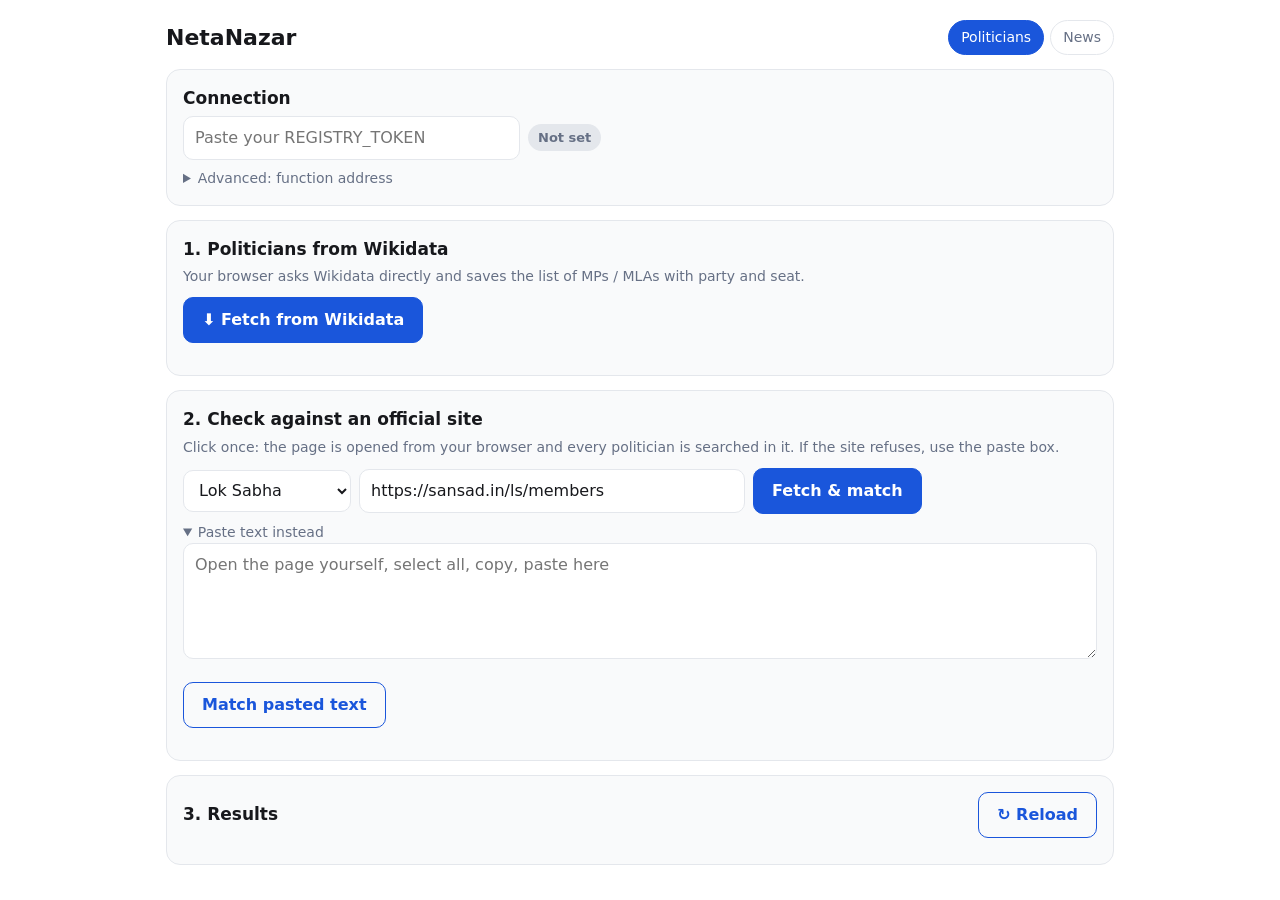
==== docs/index.html @ fdb7d4e9 "News: crawl-delay, count 400/401 as blocking, auto-continue with Stop; Wikidata: Rajya Sabha search," ====
<!doctype html>
<html lang="hi"><head><meta charset="utf-8"><meta name="viewport" content="width=device-width,initial-scale=1">
<title>NetaNazar Registry</title><link rel="stylesheet" href="app.css"></head><body><main>
<header><h1>NetaNazar</h1><nav><a class="on" href="index.html">Politicians</a><a href="news.html">News</a></nav></header>
<section class="card" id="setup"></section>

<section class="card"><h2>1. Politicians from Wikidata</h2>
<p class="mut">Your browser asks Wikidata directly and saves the list of MPs / MLAs with party and seat.</p>
<button id="wdBtn">⬇ Fetch from Wikidata</button><ul id="wdSteps"></ul><div id="wdMsg" class="msg"></div></section>

<section class="card"><h2>2. Check against an official site</h2>
<p class="mut">Click once: the page is opened from your browser and every politician is searched in it. If the site refuses, use the paste box.</p>
<div class="row"><select id="src"></select><input id="u" size="40" placeholder="page address"><button id="chkBtn">Fetch &amp; match</button></div>
<div id="chkMsg" class="msg"></div>
<details open><summary>Paste text instead</summary><textarea id="paste" rows="4" placeholder="Open the page yourself, select all, copy, paste here"></textarea>
<p><button id="pasteBtn" class="ghost">Match pasted text</button></p></details></section>

<section class="card"><div class="row"><h2 style="flex:1;margin:0">3. Results</h2><button id="reload" class="ghost">↻ Reload</button></div>
<div id="resState" class="mut"></div><div class="wrap"><table id="tbl"></table></div></section>
</main>
<script src="app.js"></script>
<script>
const {$,esc,api,msg,clear,busy,steps}=NN;
const SOURCES={loksabha:['Lok Sabha','https://sansad.in/ls/members'],rajyasabha:['Rajya Sabha','https://rajyasabha.nic.in/Members/Alphabetical'],
eci:['ECI','https://results.eci.gov.in/'],myneta:['MyNeta','https://www.myneta.info/'],prs:['PRS','https://prsindia.org/mptrack'],delhi:['Delhi Assembly','https://delhiassembly.delhi.gov.in/']};
for(const [k,[n]] of Object.entries(SOURCES)) $('src').add(new Option(n,k));
$('src').onchange=()=>$('u').value=SOURCES[$('src').value][1]; $('u').value=SOURCES.loksabha[1];

const ord=l=>{const m=l.match(/(\d+)(st|nd|rd|th)/);return m?+m[1]:0};
const latest=arr=>{const mx=Math.max(0,...arr.map(x=>ord(x.l)));return mx?arr.filter(x=>ord(x.l)===mx):arr};
const HOUSES=[
 {house:'Lok Sabha',search:'member of the 18th Lok Sabha',ok:l=>/18th lok sabha/.test(l),
  extra:{pos:'member of the Lok Sabha',posOk:l=>/^member of (the )?lok sabha$/.test(l),term:'18th Lok Sabha',termOk:l=>/^18th lok sabha$/.test(l)}},
 {house:'Rajya Sabha',search:'Rajya Sabha',ok:l=>/member/.test(l)&&/rajya sabha/.test(l)&&!/\d(st|nd|rd|th)/.test(l)},
 {house:'State Assembly (Delhi)',dbHouse:'State Assembly',search:'Delhi Legislative Assembly',ok:l=>/member/.test(l)&&/delhi/.test(l),pick:latest}];
const sparql=async q=>{let r; try{r=await fetch('https://query.wikidata.org/sparql?format=json&query='+encodeURIComponent(q))}catch{throw new Error('Wikidata could not be reached from this browser')}
 if(!r.ok){ const t=(await r.text().catch(()=>'')).replace(/\s+/g,' ').slice(0,220); throw new Error('Wikidata answered '+r.status+(t?' — '+t:'')) } return (await r.json()).results.bindings};
const findPositions=async term=>{ let r; try{r=await fetch('https://www.wikidata.org/w/api.php?action=wbsearchentities&type=item&limit=30&language=en&format=json&origin=*&search='+encodeURIComponent(term))}catch{throw new Error('Wikidata search could not be reached from this browser')}
 if(!r.ok) throw new Error('Wikidata search answered '+r.status); return ((await r.json()).search||[]).map(x=>({q:x.id,l:x.label||''}))};

async function wikidata(){ const S=steps($('wdSteps')); HOUSES.forEach(h=>S.add(h.house,h.house)); S.add('save','Save to database'); clear($('wdMsg'));
 let all=[];
 try{
  for(const H of HOUSES){ S.set(H.house,'busy',H.house+' — searching Wikidata…');
   let pos=await findPositions(H.search); let found=pos.filter(x=>H.ok(x.l.toLowerCase())); if(H.pick) found=H.pick(found);
   let extraQ=null;
   if(H.extra){ const [gp,tm]=await Promise.all([findPositions(H.extra.pos),findPositions(H.extra.term)]);
     const g=gp.filter(x=>H.extra.posOk(x.l.toLowerCase())), t=tm.filter(x=>H.extra.termOk(x.l.toLowerCase())); if(g.length&&t.length) extraQ={g,t} }
   if(!found.length&&!extraQ){ S.set(H.house,'bad',H.house+' — no matching position found on Wikidata (searched: “'+esc(H.search)+'”; Wikidata returned '+(pos.length?pos.map(x=>esc(x.l)).join(' | '):'nothing')+')'); continue }
   S.set(H.house,'busy',H.house+' — loading people… ('+found.length+' position item'+(found.length==1?'':'s')+(extraQ?' + term list':'')+')');
   const sel=`?p rdfs:label ?en FILTER(LANG(?en)="en") OPTIONAL{?p rdfs:label ?hi FILTER(LANG(?hi)="hi")}
    OPTIONAL{?p wdt:P102 ?party . ?party rdfs:label ?partyL FILTER(LANG(?partyL)="en")}
    OPTIONAL{?st pq:P768 ?d . ?d rdfs:label ?distL FILTER(LANG(?distL)="en")} OPTIONAL{?p wdt:P2002 ?x} OPTIONAL{?p wdt:P2397 ?yt}`;
   let rows=[];
   if(found.length) rows=rows.concat(await sparql(`SELECT ?p ?en ?hi ?partyL ?distL ?x ?yt WHERE{ VALUES ?pos {${found.map(x=>'wd:'+x.q).join(' ')}}
     ?p p:P39 ?st . ?st ps:P39 ?pos . FILTER NOT EXISTS{?st pq:P582 ?end} ${sel}}`));
   if(extraQ) rows=rows.concat(await sparql(`SELECT ?p ?en ?hi ?partyL ?distL ?x ?yt WHERE{ VALUES ?pos {${extraQ.g.map(x=>'wd:'+x.q).join(' ')}} VALUES ?term {${extraQ.t.map(x=>'wd:'+x.q).join(' ')}}
     ?p p:P39 ?st . ?st ps:P39 ?pos . ?st pq:P2937 ?term . ${sel}}`));
   const seen=new Set(); rows=rows.filter(b=>{const q=b.p.value; if(seen.has(q)) return false; seen.add(q); return true});
   for(const b of rows) all.push({qid:b.p.value.split('/').pop(),name_en:b.en.value,name_hi:b.hi?.value,party:b.partyL?.value,constituency:b.distL?.value,house:H.dbHouse||H.house,x_handle:b.x?.value,youtube_channel_id:b.yt?.value});
   S.set(H.house,rows.length?'ok':'bad',H.house+' — '+rows.length+' people'+(rows.length?'':' (position found, but nobody currently holds it on Wikidata)')) }
  if(!all.length) throw new Error('Wikidata returned nobody. See the lines above for which step came back empty.');
  S.set('save','busy','Saving '+all.length+' rows to the database…');
  const res=await api('registry','POST','',{action:'wikidata',rows:all});
  S.set('save','ok','Saved: '+res.inserted+' new, '+res.updated+' updated'); msg($('wdMsg'),'ok','Done — '+all.length+' politicians processed.'); loadResults();
 }catch(e){ S.set('save','bad','Not saved'); msg($('wdMsg'),'bad',esc(e.message)); throw e }}
$('wdBtn').onclick=()=>busy($('wdBtn'),'Fetching…',wikidata).catch(()=>{});

const HON=new Set('shri smt dr prof sri shrimati mr mrs ms adv capt col gen'.split(' '));
const norm=s=>(s||'').normalize('NFC').toLowerCase().replace(/[^\p{L}\p{N}\s]/gu,' ').replace(/\s+/g,' ').trim();
const rx=s=>s.replace(/[.*+?^${}()|[\]\\]/g,'\\$&');
function nameIn(en,hi,t){ if(hi&&t.includes(norm(hi))) return true; const w=norm(en).split(' ').filter(x=>!HON.has(x)&&x.length>1); if(w.length<2) return false;
 for(const o of [w,[...w].reverse()]) if(new RegExp('(?<![\\p{L}\\p{N}_])'+o.map(rx).join('\\s+(?:[\\p{L}\\p{N}_]+\\s+)?')+'(?![\\p{L}\\p{N}_])','u').test(t)) return true; return false}
async function runCheck(text){ const src=$('src').value; const {rows}=await api('registry','GET','?action=politicians'); if(!rows.length) throw new Error('No politicians in the database yet — run step 1 first.');
 const t=norm(text); const results={}; let n=0; for(const p of rows){const f=nameIn(p.name_en,p.name_hi,t); results[p.id]=f; if(f)n++}
 await api('registry','POST','',{action:'checks',source:src,results}); msg($('chkMsg'),'ok',SOURCES[src][0]+': found <b>'+n+'</b> of '+rows.length+' politicians on this page'); loadResults() }
$('chkBtn').onclick=()=>busy($('chkBtn'),'Reading page…',async()=>{ msg($('chkMsg'),'busy','Opening the page from your browser…');
 let r; try{r=await fetch($('u').value)}catch{ msg($('chkMsg'),'bad','This site does not allow reading from another web page. Open it yourself, copy the text, and use “Paste text instead”.'); throw 0 }
 if(!r.ok){ msg($('chkMsg'),'bad','Site answered '+r.status+'. Use “Paste text instead”.'); throw 0 }
 const d=new DOMParser().parseFromString(await r.text(),'text/html'); await runCheck(d.body.innerText||d.body.textContent) }).catch(e=>{ if(e) msg($('chkMsg'),'bad',esc(e.message)) });
$('pasteBtn').onclick=()=>busy($('pasteBtn'),'Matching…',async()=>{ if(!$('paste').value.trim()){ msg($('chkMsg'),'bad','Paste some text first.'); throw 0 } msg($('chkMsg'),'busy','Matching…'); await runCheck($('paste').value) }).catch(e=>{ if(e) msg($('chkMsg'),'bad',esc(e.message)) });

async function loadResults(){ $('resState').innerHTML='<span class="spin"></span> Loading…';
 try{ const [{rows:p},{rows:c}]=await Promise.all([api('registry','GET','?action=politicians'),api('registry','GET','?action=checks')]);
  const got={}; c.forEach(x=>got[x.politician_id+'|'+x.source]=x.found);
  $('tbl').innerHTML=p.length?'<tr><th>Name<th>Party<th>House<th>Seat'+Object.values(SOURCES).map(s=>'<th>'+s[0]).join('')+'</tr>'+p.map(x=>'<tr><td>'+esc(x.name_en)+'<td>'+esc(x.party||'')+'<td>'+esc(x.house)+'<td>'+esc(x.constituency||'')+Object.keys(SOURCES).map(k=>'<td>'+({true:'✅',false:'❌'}[got[x.id+'|'+k]]||'–')).join('')+'</tr>').join(''):'';
  $('resState').innerHTML=p.length?p.length+' politicians in the database':'<div class="empty">No politicians yet. Use step 1.</div>';
 }catch(e){ $('tbl').innerHTML=''; $('resState').innerHTML='<span class="chip bad">✗ '+esc(e.message)+'</span>' }}
$('reload').onclick=loadResults;
NN.setup({onReady:loadResults});
</script></body></html>
---- docs/app.css ----
:root{--bg:#fff;--fg:#17181c;--mut:#667085;--line:#e4e7ec;--card:#f9fafb;--acc:#1a56db;--accfg:#fff;--ok:#067647;--okbg:#ecfdf3;--bad:#b42318;--badbg:#fef3f2;--warn:#b54708;--warnbg:#fffaeb;--add:#c8f7c5;--rem:#f9c0c0}
@media(prefers-color-scheme:dark){:root{--bg:#0f1115;--fg:#eceef2;--mut:#98a2b3;--line:#262a33;--card:#161a21;--acc:#6ea0ff;--accfg:#0b1220;--ok:#6ce9a6;--okbg:#0b2a1a;--bad:#fda29b;--badbg:#2e1311;--warn:#fec84b;--warnbg:#2b1e08;--add:#1f4d28;--rem:#5a2626}}
*{box-sizing:border-box}
body{margin:0;background:var(--bg);color:var(--fg);font:16px/1.5 system-ui,-apple-system,"Segoe UI",sans-serif}
main{max-width:980px;margin:0 auto;padding:16px}
header{display:flex;align-items:center;gap:12px;flex-wrap:wrap;margin:4px 0 8px}
header h1{font-size:22px;margin:0;flex:1}
nav a{display:inline-block;padding:6px 12px;border-radius:999px;text-decoration:none;color:var(--mut);border:1px solid var(--line);font-size:14px;margin-left:6px}
nav a.on{background:var(--acc);color:var(--accfg);border-color:var(--acc)}
.card{background:var(--card);border:1px solid var(--line);border-radius:14px;padding:16px;margin:14px 0}
.card h2{font-size:17px;margin:0 0 4px} .mut{color:var(--mut);font-size:14px;margin:2px 0 10px}
button{font:inherit;font-weight:600;padding:10px 18px;border-radius:10px;border:1px solid var(--acc);background:var(--acc);color:var(--accfg);cursor:pointer;display:inline-flex;align-items:center;gap:8px;min-height:42px}
button.ghost{background:transparent;color:var(--acc)} button:disabled{opacity:.6;cursor:wait}
input,select,textarea{font:inherit;padding:9px 11px;border:1px solid var(--line);border-radius:10px;background:var(--bg);color:var(--fg);max-width:100%;min-height:42px}
textarea{width:100%}
.row{display:flex;gap:8px;flex-wrap:wrap;align-items:center}
.spin{width:16px;height:16px;border:2.5px solid currentColor;border-right-color:transparent;border-radius:50%;display:inline-block;animation:r .8s linear infinite;flex:none}
@keyframes r{to{transform:rotate(360deg)}}
.chip{display:inline-flex;align-items:center;gap:6px;padding:4px 10px;border-radius:999px;font-size:13px;font-weight:600;background:var(--line);color:var(--mut)}
.chip.ok{background:var(--okbg);color:var(--ok)} .chip.bad{background:var(--badbg);color:var(--bad)} .chip.busy{background:var(--warnbg);color:var(--warn)}
.steps{list-style:none;margin:10px 0 0;padding:0} .steps li{display:flex;gap:10px;align-items:flex-start;padding:6px 0;border-top:1px solid var(--line);font-size:14px}
.steps .ic{width:20px;text-align:center;flex:none;font-weight:700} .steps .ok{color:var(--ok)} .steps .bad{color:var(--bad)} .steps .busy{color:var(--warn)} .steps .wait{color:var(--mut)}
.bar{height:8px;border-radius:99px;background:var(--line);overflow:hidden;margin-top:10px} .bar>i{display:block;height:100%;width:0;background:var(--acc);transition:width .3s}
.msg{margin-top:10px;padding:10px 12px;border-radius:10px;font-size:14px;display:none} .msg.show{display:block}
.msg.ok{background:var(--okbg);color:var(--ok)} .msg.bad{background:var(--badbg);color:var(--bad)} .msg.busy{background:var(--warnbg);color:var(--warn)}
.wrap{overflow-x:auto} table{border-collapse:collapse;width:100%;font-size:14px} td,th{padding:6px 8px;border-bottom:1px solid var(--line);text-align:left;white-space:nowrap}
.empty{color:var(--mut);padding:16px 0;text-align:center}
details summary{cursor:pointer;color:var(--mut);font-size:14px;margin-top:8px}
ins{background:var(--add);text-decoration:none} del{background:var(--rem)}
.badge{background:var(--bad);color:#fff;padding:1px 8px;border-radius:6px;font-size:12px}
.item{padding:10px 0;border-bottom:1px solid var(--line)} .item .d .v{border-top:1px dashed var(--line);margin-top:8px;padding-top:6px;white-space:pre-wrap;font-size:14px}

a{color:var(--acc)} a:visited{color:var(--acc)}
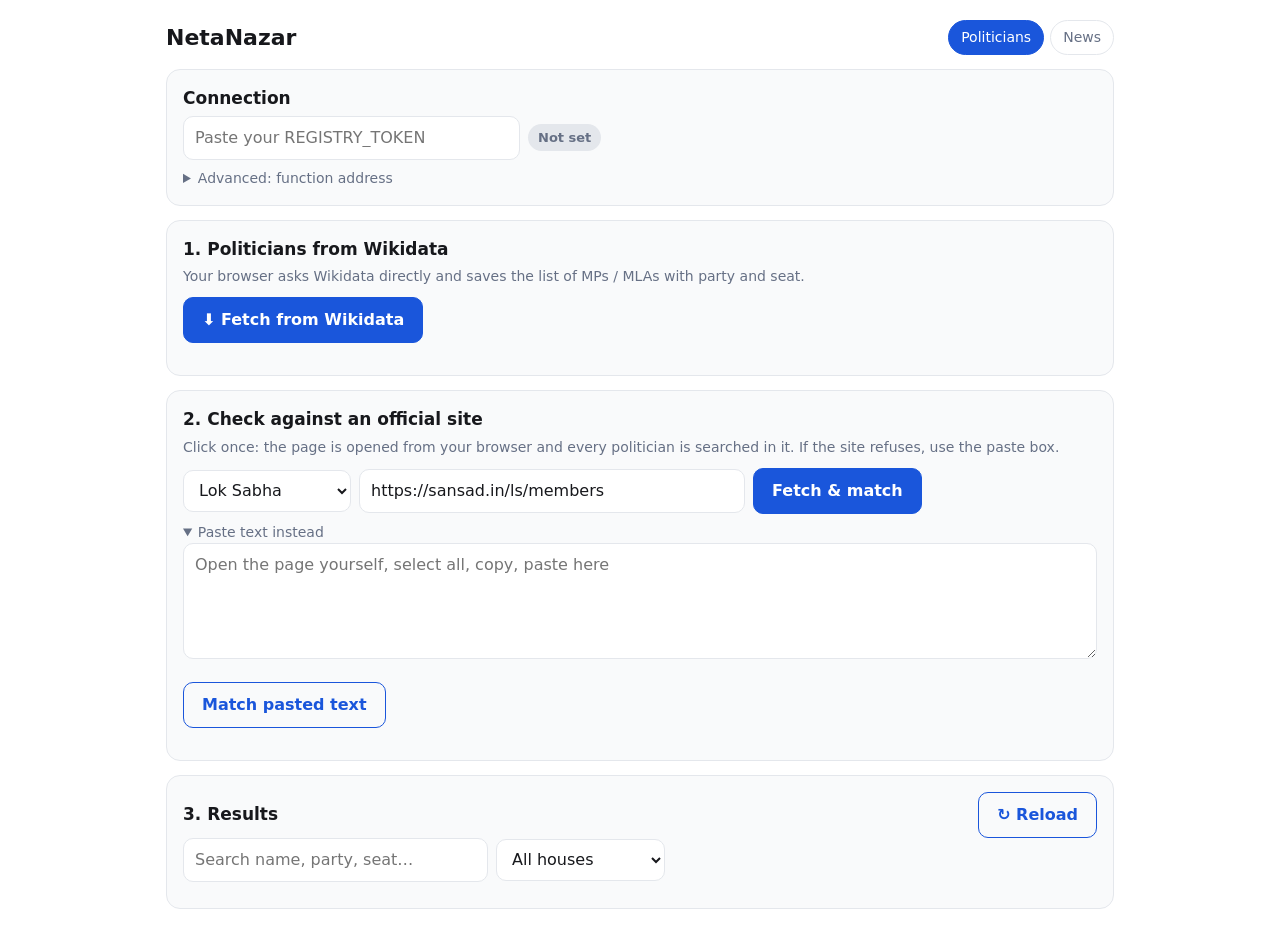
==== commit 3a823466: "Read all rows (Supabase caps at 1000); Wikidata: drop deceased and stale Rajya Sabha, Delhi position" ====
--- a/docs/index.html
+++ b/docs/index.html
@@ -16,7 +16,7 @@
 <p><button id="pasteBtn" class="ghost">Match pasted text</button></p></details></section>
 
 <section class="card"><div class="row"><h2 style="flex:1;margin:0">3. Results</h2><button id="reload" class="ghost">↻ Reload</button></div>
-<div id="resState" class="mut"></div><div class="wrap"><table id="tbl"></table></div></section>
+<div class="row"><input id="q" type="search" placeholder="Search name, party, seat…" size="30"><select id="hf"><option value="">All houses</option><option>Lok Sabha</option><option>Rajya Sabha</option><option>State Assembly</option></select></div><div id="resState" class="mut"></div><div class="wrap"><table id="tbl"></table></div></section>
 </main>
 <script src="app.js"></script>
 <script>
@@ -31,8 +31,8 @@
 const HOUSES=[
  {house:'Lok Sabha',search:'member of the 18th Lok Sabha',ok:l=>/18th lok sabha/.test(l),
   extra:{pos:'member of the Lok Sabha',posOk:l=>/^member of (the )?lok sabha$/.test(l),term:'18th Lok Sabha',termOk:l=>/^18th lok sabha$/.test(l)}},
- {house:'Rajya Sabha',search:'Rajya Sabha',ok:l=>/member/.test(l)&&/rajya sabha/.test(l)&&!/\d(st|nd|rd|th)/.test(l)},
- {house:'State Assembly (Delhi)',dbHouse:'State Assembly',search:'Delhi Legislative Assembly',ok:l=>/member/.test(l)&&/delhi/.test(l),pick:latest}];
+ {house:'Rajya Sabha',recent:true,search:'Rajya Sabha',ok:l=>/member/.test(l)&&/rajya sabha/.test(l)&&!/\d(st|nd|rd|th)/.test(l)},
+ {house:'State Assembly (Delhi)',dbHouse:'State Assembly',search:'member of the Delhi Legislative Assembly',ok:l=>/member/.test(l)&&/delhi/.test(l)&&!/election/.test(l),pick:latest}];
 const sparql=async q=>{let r; try{r=await fetch('https://query.wikidata.org/sparql?format=json&query='+encodeURIComponent(q))}catch{throw new Error('Wikidata could not be reached from this browser')}
  if(!r.ok){ const t=(await r.text().catch(()=>'')).replace(/\s+/g,' ').slice(0,220); throw new Error('Wikidata answered '+r.status+(t?' — '+t:'')) } return (await r.json()).results.bindings};
 const findPositions=async term=>{ let r; try{r=await fetch('https://www.wikidata.org/w/api.php?action=wbsearchentities&type=item&limit=30&language=en&format=json&origin=*&search='+encodeURIComponent(term))}catch{throw new Error('Wikidata search could not be reached from this browser')}
@@ -53,9 +53,9 @@
     OPTIONAL{?st pq:P768 ?d . ?d rdfs:label ?distL FILTER(LANG(?distL)="en")} OPTIONAL{?p wdt:P2002 ?x} OPTIONAL{?p wdt:P2397 ?yt}`;
    let rows=[];
    if(found.length) rows=rows.concat(await sparql(`SELECT ?p ?en ?hi ?partyL ?distL ?x ?yt WHERE{ VALUES ?pos {${found.map(x=>'wd:'+x.q).join(' ')}}
-     ?p p:P39 ?st . ?st ps:P39 ?pos . FILTER NOT EXISTS{?st pq:P582 ?end} ${sel}}`));
+     ?p p:P39 ?st . ?st ps:P39 ?pos . FILTER NOT EXISTS{?st pq:P582 ?end} FILTER NOT EXISTS{?p wdt:P570 ?dod} ${H.recent?`?st pq:P580 ?start FILTER(?start >= "${new Date(Date.now()-6.2*365.25*864e5).toISOString().slice(0,10)}T00:00:00Z"^^xsd:dateTime)`:''} ${sel}}`));
    if(extraQ) rows=rows.concat(await sparql(`SELECT ?p ?en ?hi ?partyL ?distL ?x ?yt WHERE{ VALUES ?pos {${extraQ.g.map(x=>'wd:'+x.q).join(' ')}} VALUES ?term {${extraQ.t.map(x=>'wd:'+x.q).join(' ')}}
-     ?p p:P39 ?st . ?st ps:P39 ?pos . ?st pq:P2937 ?term . ${sel}}`));
+     ?p p:P39 ?st . ?st ps:P39 ?pos . ?st pq:P2937 ?term . FILTER NOT EXISTS{?p wdt:P570 ?dod} ${sel}}`));
    const seen=new Set(); rows=rows.filter(b=>{const q=b.p.value; if(seen.has(q)) return false; seen.add(q); return true});
    for(const b of rows) all.push({qid:b.p.value.split('/').pop(),name_en:b.en.value,name_hi:b.hi?.value,party:b.partyL?.value,constituency:b.distL?.value,house:H.dbHouse||H.house,x_handle:b.x?.value,youtube_channel_id:b.yt?.value});
    S.set(H.house,rows.length?'ok':'bad',H.house+' — '+rows.length+' people'+(rows.length?'':' (position found, but nobody currently holds it on Wikidata)')) }
@@ -80,12 +80,17 @@
  const d=new DOMParser().parseFromString(await r.text(),'text/html'); await runCheck(d.body.innerText||d.body.textContent) }).catch(e=>{ if(e) msg($('chkMsg'),'bad',esc(e.message)) });
 $('pasteBtn').onclick=()=>busy($('pasteBtn'),'Matching…',async()=>{ if(!$('paste').value.trim()){ msg($('chkMsg'),'bad','Paste some text first.'); throw 0 } msg($('chkMsg'),'busy','Matching…'); await runCheck($('paste').value) }).catch(e=>{ if(e) msg($('chkMsg'),'bad',esc(e.message)) });
 
+let PEOPLE=[],GOT={};
+function drawTable(){ const q=$('q').value.trim().toLowerCase(), hf=$('hf').value;
+ const rows=PEOPLE.filter(x=>(!hf||x.house===hf)&&(!q||[x.name_en,x.party,x.constituency].some(v=>(v||'').toLowerCase().includes(q))));
+ const shown=rows.slice(0,200);
+ $('tbl').innerHTML=shown.length?'<tr><th>Name<th>Party<th>House<th>Seat'+Object.values(SOURCES).map(s=>'<th>'+s[0]).join('')+'</tr>'+shown.map(x=>'<tr><td>'+esc(x.name_en)+'<td>'+esc(x.party||'')+'<td>'+esc(x.house)+'<td>'+esc(x.constituency||'')+Object.keys(SOURCES).map(k=>'<td>'+({true:'✅',false:'❌'}[GOT[x.id+'|'+k]]||'–')).join('')+'</tr>').join(''):'';
+ $('resState').innerHTML=PEOPLE.length?(rows.length+' of '+PEOPLE.length+' politicians'+(rows.length>200?' — showing the first 200, use search to narrow down':'')):'<div class="empty">No politicians yet. Use step 1.</div>' }
 async function loadResults(){ $('resState').innerHTML='<span class="spin"></span> Loading…';
  try{ const [{rows:p},{rows:c}]=await Promise.all([api('registry','GET','?action=politicians'),api('registry','GET','?action=checks')]);
-  const got={}; c.forEach(x=>got[x.politician_id+'|'+x.source]=x.found);
-  $('tbl').innerHTML=p.length?'<tr><th>Name<th>Party<th>House<th>Seat'+Object.values(SOURCES).map(s=>'<th>'+s[0]).join('')+'</tr>'+p.map(x=>'<tr><td>'+esc(x.name_en)+'<td>'+esc(x.party||'')+'<td>'+esc(x.house)+'<td>'+esc(x.constituency||'')+Object.keys(SOURCES).map(k=>'<td>'+({true:'✅',false:'❌'}[got[x.id+'|'+k]]||'–')).join('')+'</tr>').join(''):'';
-  $('resState').innerHTML=p.length?p.length+' politicians in the database':'<div class="empty">No politicians yet. Use step 1.</div>';
+  GOT={}; c.forEach(x=>GOT[x.politician_id+'|'+x.source]=x.found); PEOPLE=p; drawTable();
  }catch(e){ $('tbl').innerHTML=''; $('resState').innerHTML='<span class="chip bad">✗ '+esc(e.message)+'</span>' }}
+$('q').oninput=drawTable; $('hf').onchange=drawTable;
 $('reload').onclick=loadResults;
 NN.setup({onReady:loadResults});
 </script></body></html>
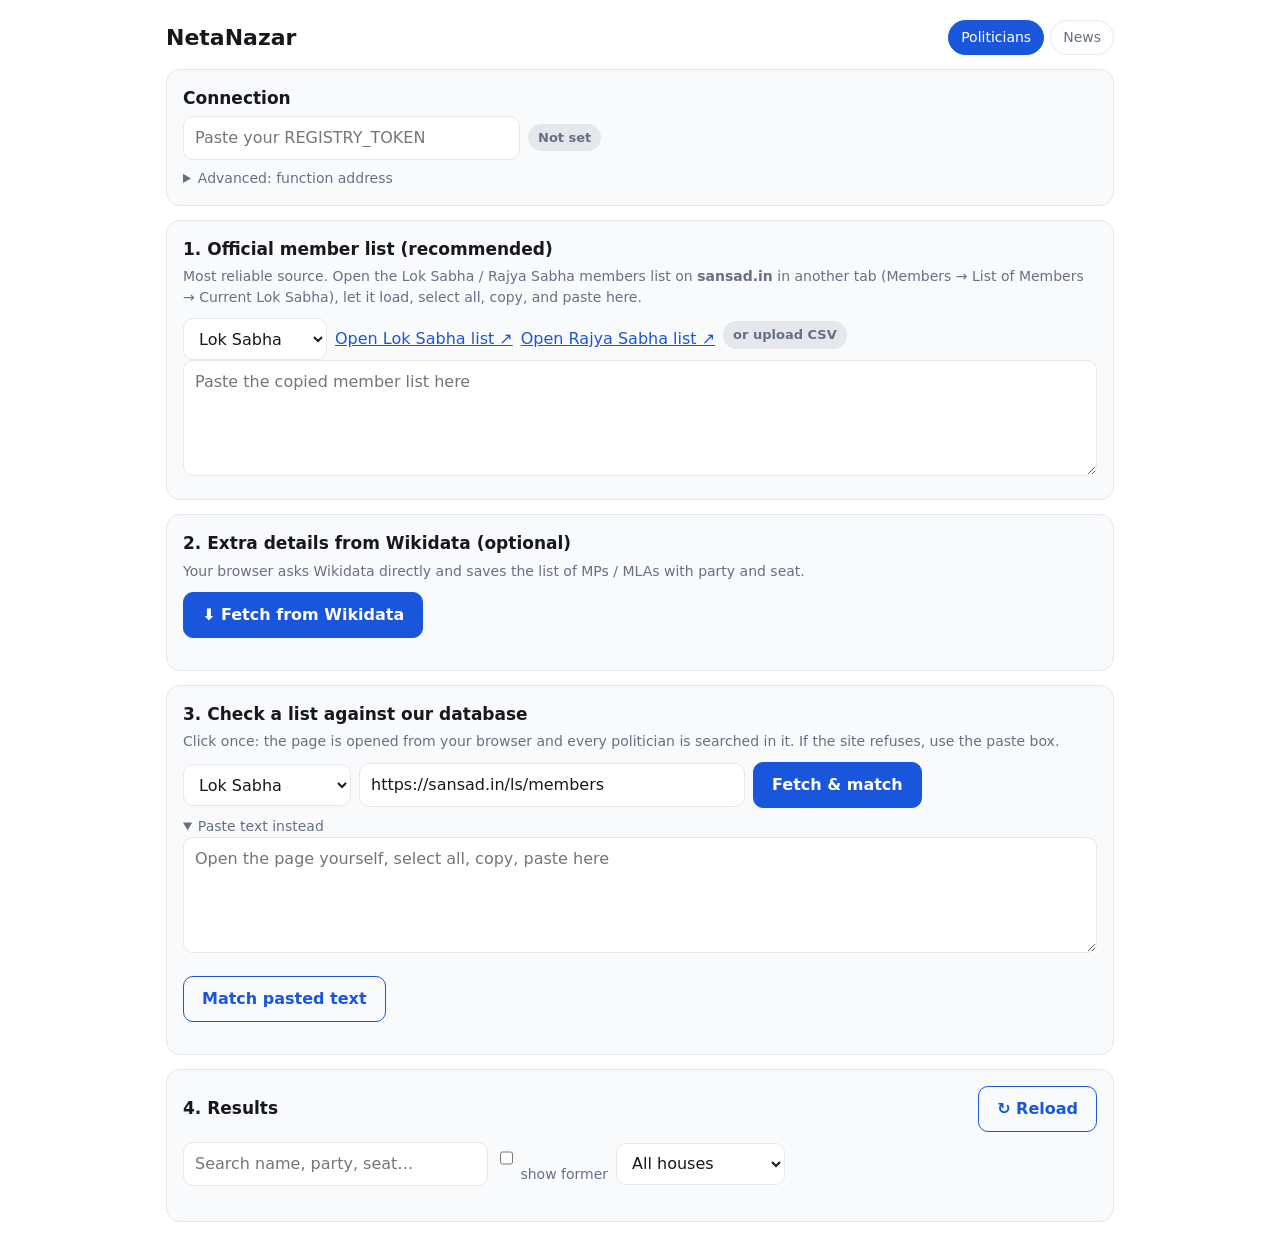
==== commit b88fd5fa: "Official member list import (paste/CSV from sansad.in) with preview, column mapping, matching and fo" ====
--- a/docs/index.html
+++ b/docs/index.html
@@ -4,19 +4,32 @@
 <header><h1>NetaNazar</h1><nav><a class="on" href="index.html">Politicians</a><a href="news.html">News</a></nav></header>
 <section class="card" id="setup"></section>
 
-<section class="card"><h2>1. Politicians from Wikidata</h2>
+<section class="card"><h2>1. Official member list (recommended)</h2>
+<p class="mut">Most reliable source. Open the Lok Sabha / Rajya Sabha members list on <b>sansad.in</b> in another tab (Members → List of Members → Current Lok Sabha), let it load, select all, copy, and paste here.</p>
+<div class="row"><select id="oh"><option>Lok Sabha</option><option>Rajya Sabha</option></select>
+<a href="https://sansad.in/ls/members" target="_blank" rel="noopener">Open Lok Sabha list ↗</a><a href="https://sansad.in/rs/members" target="_blank" rel="noopener">Open Rajya Sabha list ↗</a>
+<label class="mut"><input type="file" id="ofile" accept=".csv,.txt" style="display:none"><span class="chip" style="cursor:pointer" onclick="document.getElementById('ofile').click()">or upload CSV</span></label></div>
+<textarea id="opaste" rows="4" placeholder="Paste the copied member list here"></textarea>
+<div id="oMap" style="display:none"><p class="mut" style="margin-top:10px">We found <b id="oCount">0</b> members. Check the columns, then import.</p>
+<div class="row" id="oSel"></div><div class="wrap"><table id="oPrev"></table></div>
+<label class="mut"><input type="checkbox" id="oSit" checked> Only members marked SITTING (ignore former)</label><br>
+<label class="mut"><input type="checkbox" id="oStale" checked> Mark people already in my list but missing from this official list as “former”</label>
+<p><button id="oBtn">⬆ Import official list</button></p></div>
+<div id="oMsg" class="msg"></div></section>
+
+<section class="card"><h2>2. Extra details from Wikidata (optional)</h2>
 <p class="mut">Your browser asks Wikidata directly and saves the list of MPs / MLAs with party and seat.</p>
 <button id="wdBtn">⬇ Fetch from Wikidata</button><ul id="wdSteps"></ul><div id="wdMsg" class="msg"></div></section>
 
-<section class="card"><h2>2. Check against an official site</h2>
+<section class="card"><h2>3. Check a list against our database</h2>
 <p class="mut">Click once: the page is opened from your browser and every politician is searched in it. If the site refuses, use the paste box.</p>
 <div class="row"><select id="src"></select><input id="u" size="40" placeholder="page address"><button id="chkBtn">Fetch &amp; match</button></div>
 <div id="chkMsg" class="msg"></div>
 <details open><summary>Paste text instead</summary><textarea id="paste" rows="4" placeholder="Open the page yourself, select all, copy, paste here"></textarea>
 <p><button id="pasteBtn" class="ghost">Match pasted text</button></p></details></section>
 
-<section class="card"><div class="row"><h2 style="flex:1;margin:0">3. Results</h2><button id="reload" class="ghost">↻ Reload</button></div>
-<div class="row"><input id="q" type="search" placeholder="Search name, party, seat…" size="30"><select id="hf"><option value="">All houses</option><option>Lok Sabha</option><option>Rajya Sabha</option><option>State Assembly</option></select></div><div id="resState" class="mut"></div><div class="wrap"><table id="tbl"></table></div></section>
+<section class="card"><div class="row"><h2 style="flex:1;margin:0">4. Results</h2><button id="reload" class="ghost">↻ Reload</button></div>
+<div class="row"><input id="q" type="search" placeholder="Search name, party, seat…" size="30"><label class="mut"><input type="checkbox" id="fm"> show former</label> <select id="hf"><option value="">All houses</option><option>Lok Sabha</option><option>Rajya Sabha</option><option>State Assembly</option></select></div><div id="resState" class="mut"></div><div class="wrap"><table id="tbl"></table></div></section>
 </main>
 <script src="app.js"></script>
 <script>
@@ -82,7 +95,7 @@
 
 let PEOPLE=[],GOT={};
 function drawTable(){ const q=$('q').value.trim().toLowerCase(), hf=$('hf').value;
- const rows=PEOPLE.filter(x=>(!hf||x.house===hf)&&(!q||[x.name_en,x.party,x.constituency].some(v=>(v||'').toLowerCase().includes(q))));
+ const rows=PEOPLE.filter(x=>($('fm').checked||x.is_current!==false)&&(!hf||x.house===hf)&&(!q||[x.name_en,x.party,x.constituency].some(v=>(v||'').toLowerCase().includes(q))));
  const shown=rows.slice(0,200);
  $('tbl').innerHTML=shown.length?'<tr><th>Name<th>Party<th>House<th>Seat'+Object.values(SOURCES).map(s=>'<th>'+s[0]).join('')+'</tr>'+shown.map(x=>'<tr><td>'+esc(x.name_en)+'<td>'+esc(x.party||'')+'<td>'+esc(x.house)+'<td>'+esc(x.constituency||'')+Object.keys(SOURCES).map(k=>'<td>'+({true:'✅',false:'❌'}[GOT[x.id+'|'+k]]||'–')).join('')+'</tr>').join(''):'';
  $('resState').innerHTML=PEOPLE.length?(rows.length+' of '+PEOPLE.length+' politicians'+(rows.length>200?' — showing the first 200, use search to narrow down':'')):'<div class="empty">No politicians yet. Use step 1.</div>' }
@@ -90,7 +103,48 @@
  try{ const [{rows:p},{rows:c}]=await Promise.all([api('registry','GET','?action=politicians'),api('registry','GET','?action=checks')]);
   GOT={}; c.forEach(x=>GOT[x.politician_id+'|'+x.source]=x.found); PEOPLE=p; drawTable();
  }catch(e){ $('tbl').innerHTML=''; $('resState').innerHTML='<span class="chip bad">✗ '+esc(e.message)+'</span>' }}
-$('q').oninput=drawTable; $('hf').onchange=drawTable;
+$('q').oninput=drawTable; $('fm').onchange=drawTable; $('hf').onchange=drawTable;
 $('reload').onclick=loadResults;
+
+// ---------- official list import ----------
+const HONS=/^(shri|smt|sri|dr|prof|adv|kumari|kum|sh|shrimati|capt|col|lt|gen|maj|er|ms|mr|mrs|sushri)\.?$/i;
+function cleanName(raw){ let s=(raw||'').replace(/\s+/g,' ').trim(); let parts=s.split(',').map(x=>x.trim()).filter(Boolean);
+ const strip=t=>t.split(' ').filter(w=>!HONS.test(w)).join(' ').trim();
+ if(parts.length>=2){ const last=strip(parts[0]); const first=strip(parts.slice(1).join(' ')); return (first+' '+last).replace(/\s+/g,' ').trim() }
+ return strip(s) }
+function splitRows(text){ const lines=text.split(/\r?\n/).map(l=>l.replace(/ /g,' ')).filter(l=>l.trim());
+ let rows=lines.map(l=>l.includes('\t')?l.split('\t'):(l.includes(',')&&l.split(',').length>=5?csvSplit(l):l.split(/\s{2,}/))).map(r=>r.map(c=>c.trim()).filter((c,i,a)=>c!==''||i<a.length));
+ rows=rows.map(r=>r.filter(c=>c!=='')); const cnt={}; rows.forEach(r=>{ if(r.length>=3) cnt[r.length]=(cnt[r.length]||0)+1 });
+ const modal=+Object.keys(cnt).sort((a,b)=>cnt[b]-cnt[a])[0]||0; return {rows:rows.filter(r=>r.length===modal),modal} }
+function csvSplit(l){ const out=[]; let cur='',q=false; for(const ch of l){ if(ch==='"') q=!q; else if(ch===','&&!q){out.push(cur);cur=''} else cur+=ch } out.push(cur); return out }
+let OFF={rows:[],modal:0};
+function guessCols(rows){ const n=rows[0].length; const g={name:-1,party:-1,seat:-1,state:-1,status:-1};
+ const numFirst=rows.filter(r=>/^\d+$/.test(r[0])).length>rows.length*0.6; const off=numFirst?1:0;
+ // name column: the one where most cells contain a comma or honorific
+ let best=-1,sc=0; for(let c=0;c<n;c++){ const s=rows.filter(r=>/,|\b(shri|smt|dr|prof)\b/i.test(r[c]||'')).length; if(s>sc){sc=s;best=c} } g.name=best>=0?best:off;
+ const rest=[]; for(let c=0;c<n;c++) if(c!==g.name&&!(numFirst&&c===0)) rest.push(c);
+ const st=rest.find(c=>rows.filter(r=>/^(sitting|former)$/i.test((r[c]||'').trim())).length>rows.length*0.5); if(st!=null) g.status=st;
+ const rest2=rest.filter(c=>c!==g.status); g.party=rest2[0]??-1; g.seat=rest2[1]??-1; g.state=rest2[2]??-1; return g }
+function showMap(){ const {rows}=OFF; if(!rows.length){ $('oMap').style.display='none'; return }
+ $('oMap').style.display=''; $('oCount').textContent=rows.length; const g=guessCols(rows); const n=rows[0].length;
+ const opt=(sel,none)=>(none?'<option value="-1">— none —</option>':'')+Array.from({length:n},(_,i)=>'<option value="'+i+'"'+(i===sel?' selected':'')+'>Col '+(i+1)+': '+esc((rows[0][i]||'').slice(0,18))+'</option>').join('');
+ $('oSel').innerHTML=[['name','Name',false],['party','Party',true],['seat','Seat',true],['state','State',true],['status','Status',true]].map(([k,l,none])=>'<label class="mut">'+l+'<br><select data-k="'+k+'">'+opt(g[k],none)+'</select></label>').join('');
+ $('oSel').querySelectorAll('select').forEach(s=>s.onchange=prevOff); prevOff() }
+function colMap(){ const m={}; $('oSel').querySelectorAll('select').forEach(s=>m[s.dataset.k]=+s.value); return m }
+function buildOfficial(){ const m=colMap(), sit=$('oSit').checked; const get=(r,i)=>i>=0?(r[i]||'').trim():''; const out=[];
+ for(const r of OFF.rows){ const status=get(r,m.status); if(sit&&m.status>=0&&!/sitting/i.test(status)) continue;
+  const raw=get(r,m.name); if(/^(name|member|member name|name of member)$/i.test(raw)) continue; const name=cleanName(raw); if(!name||name.length<3) continue;
+  out.push({name,rawName:raw,party:get(r,m.party),constituency:get(r,m.seat),state:get(r,m.state),status}) } return out }
+function prevOff(){ const rows=buildOfficial(); $('oPrev').innerHTML='<tr><th>Name<th>Party<th>Seat<th>State<th>Status</tr>'+rows.slice(0,5).map(x=>'<tr><td>'+esc(x.name)+'<td>'+esc(x.party)+'<td>'+esc(x.constituency)+'<td>'+esc(x.state)+'<td>'+esc(x.status)+'</tr>').join('');
+ $('oCount').textContent=rows.length+' (of '+OFF.rows.length+' rows)'; }
+function readOff(text){ clear($('oMsg')); OFF=splitRows(text); if(!OFF.rows.length){ $('oMap').style.display='none'; if(text.trim()) msg($('oMsg'),'bad','Could not find a table in that text. Select the whole members page (Select All), copy, and paste again.'); return } showMap() }
+$('opaste').addEventListener('input',()=>readOff($('opaste').value));
+$('ofile').onchange=async e=>{ const f=e.target.files[0]; if(f){ const t=await f.text(); $('opaste').value=t.slice(0,2e6); readOff(t) } };
+$('oBtn').onclick=()=>busy($('oBtn'),'Importing…',async()=>{ const rows=buildOfficial(); if(rows.length<5){ msg($('oMsg'),'bad','Too few rows ('+rows.length+'). Check the column choices above.'); throw 0 }
+ msg($('oMsg'),'busy','Importing '+rows.length+' members… this can take up to a minute.');
+ const r=await api('registry','POST','',{action:'official',house:$('oh').value,rows,mark_stale:$('oStale').checked});
+ msg($('oMsg'),'ok','Imported <b>'+r.official_rows+'</b> '+esc(r.house)+' members. Matched existing: <b>'+r.matched+'</b> (by name '+r.matched_by.exact+', loose name '+r.matched_by.loose+', seat '+r.matched_by.seat+'). New: <b>'+r.inserted+'</b>. Marked former: <b>'+r.marked_former+'</b>'+(r.former_examples.length?' (e.g. '+esc(r.former_examples.join(', '))+')':'')+'.');
+ loadResults() }).catch(e=>{ if(e) msg($('oMsg'),'bad',esc(e.message)) });
+
 NN.setup({onReady:loadResults});
 </script></body></html>
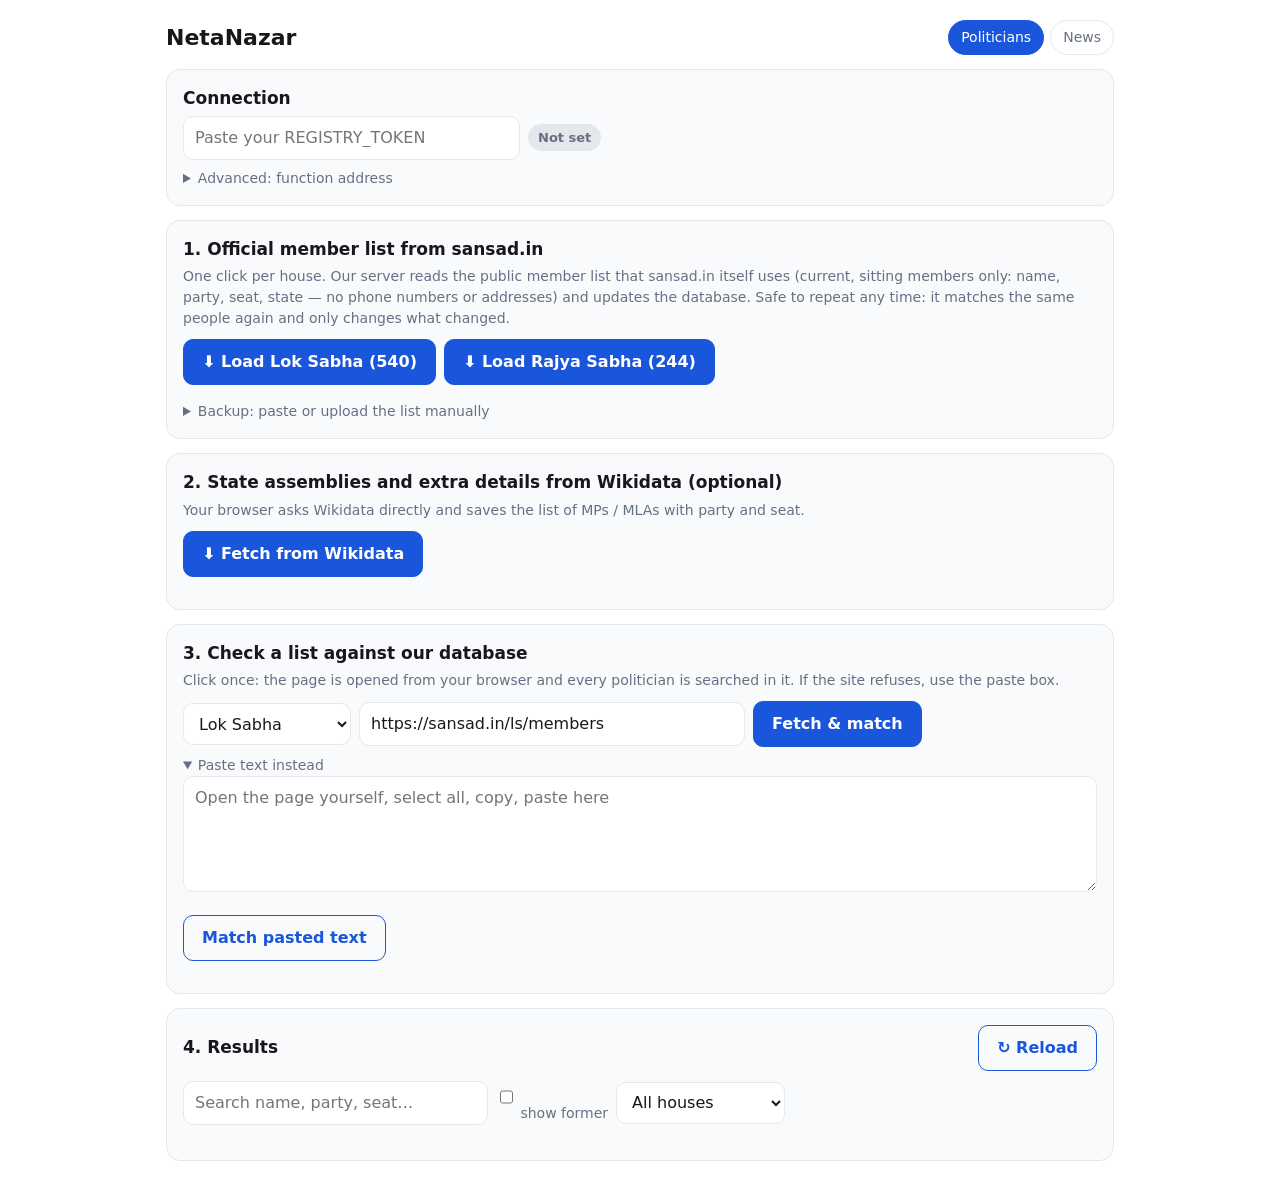
==== commit c838207d: "One-click official member load from sansad.in (Lok Sabha 540, Rajya Sabha 244) with Hindi names, off" ====
--- a/docs/index.html
+++ b/docs/index.html
@@ -4,8 +4,12 @@
 <header><h1>NetaNazar</h1><nav><a class="on" href="index.html">Politicians</a><a href="news.html">News</a></nav></header>
 <section class="card" id="setup"></section>
 
-<section class="card"><h2>1. Official member list (recommended)</h2>
-<p class="mut">Most reliable source. Open the Lok Sabha / Rajya Sabha members list on <b>sansad.in</b> in another tab (Members → List of Members → Current Lok Sabha), let it load, select all, copy, and paste here.</p>
+<section class="card"><h2>1. Official member list from sansad.in</h2>
+<p class="mut">One click per house. Our server reads the public member list that sansad.in itself uses (current, sitting members only: name, party, seat, state — no phone numbers or addresses) and updates the database. Safe to repeat any time: it matches the same people again and only changes what changed.</p>
+<div class="row"><button id="lsBtn">⬇ Load Lok Sabha (540)</button><button id="rsBtn">⬇ Load Rajya Sabha (244)</button></div>
+<ul id="oSteps"></ul><div id="oLoadMsg" class="msg"></div>
+<details><summary>Backup: paste or upload the list manually</summary>
+<p class="mut">Use this only if the one-click load ever stops working. Open the list on sansad.in, select all, copy, paste here.</p>
 <div class="row"><select id="oh"><option>Lok Sabha</option><option>Rajya Sabha</option></select>
 <a href="https://sansad.in/ls/members" target="_blank" rel="noopener">Open Lok Sabha list ↗</a><a href="https://sansad.in/rs/members" target="_blank" rel="noopener">Open Rajya Sabha list ↗</a>
 <label class="mut"><input type="file" id="ofile" accept=".csv,.txt" style="display:none"><span class="chip" style="cursor:pointer" onclick="document.getElementById('ofile').click()">or upload CSV</span></label></div>
@@ -15,9 +19,9 @@
 <label class="mut"><input type="checkbox" id="oSit" checked> Only members marked SITTING (ignore former)</label><br>
 <label class="mut"><input type="checkbox" id="oStale" checked> Mark people already in my list but missing from this official list as “former”</label>
 <p><button id="oBtn">⬆ Import official list</button></p></div>
-<div id="oMsg" class="msg"></div></section>
+<div id="oMsg" class="msg"></div></details></section>
 
-<section class="card"><h2>2. Extra details from Wikidata (optional)</h2>
+<section class="card"><h2>2. State assemblies and extra details from Wikidata (optional)</h2>
 <p class="mut">Your browser asks Wikidata directly and saves the list of MPs / MLAs with party and seat.</p>
 <button id="wdBtn">⬇ Fetch from Wikidata</button><ul id="wdSteps"></ul><div id="wdMsg" class="msg"></div></section>
 
@@ -146,5 +150,18 @@
  msg($('oMsg'),'ok','Imported <b>'+r.official_rows+'</b> '+esc(r.house)+' members. Matched existing: <b>'+r.matched+'</b> (by name '+r.matched_by.exact+', loose name '+r.matched_by.loose+', seat '+r.matched_by.seat+'). New: <b>'+r.inserted+'</b>. Marked former: <b>'+r.marked_former+'</b>'+(r.former_examples.length?' (e.g. '+esc(r.former_examples.join(', '))+')':'')+'.');
  loadResults() }).catch(e=>{ if(e) msg($('oMsg'),'bad',esc(e.message)) });
 
+
+// ---------- one-click official load ----------
+async function loadOfficial(house,btn){ const S=steps($('oSteps')); S.add('f','Reading the '+house+' list from sansad.in'); S.add('m','Matching with our database'); clear($('oLoadMsg'));
+ try{ S.set('f','busy'); S.set('m','wait');
+  const r=await api('registry','POST','',{action:'official_fetch',house,mark_stale:true});
+  S.set('f','ok','Read '+r.official_rows+' sitting '+esc(house)+' members from sansad.in');
+  S.set('m','ok','Matched '+r.matched+' existing · added '+r.inserted+' new · marked '+r.marked_former+' older entries as former');
+  msg($('oLoadMsg'),'ok','<b>'+esc(house)+'</b> is up to date: '+r.official_rows+' current members.'+(r.former_examples&&r.former_examples.length?' Marked former, e.g. '+esc(r.former_examples.slice(0,4).join(', '))+'.':''));
+  loadResults();
+ }catch(e){ S.set('f','bad','Could not read the list'); msg($('oLoadMsg'),'bad',esc(e.message)); throw e } }
+$('lsBtn').onclick=()=>busy($('lsBtn'),'Loading…',()=>loadOfficial('Lok Sabha')).catch(()=>{});
+$('rsBtn').onclick=()=>busy($('rsBtn'),'Loading…',()=>loadOfficial('Rajya Sabha')).catch(()=>{});
+
 NN.setup({onReady:loadResults});
 </script></body></html>
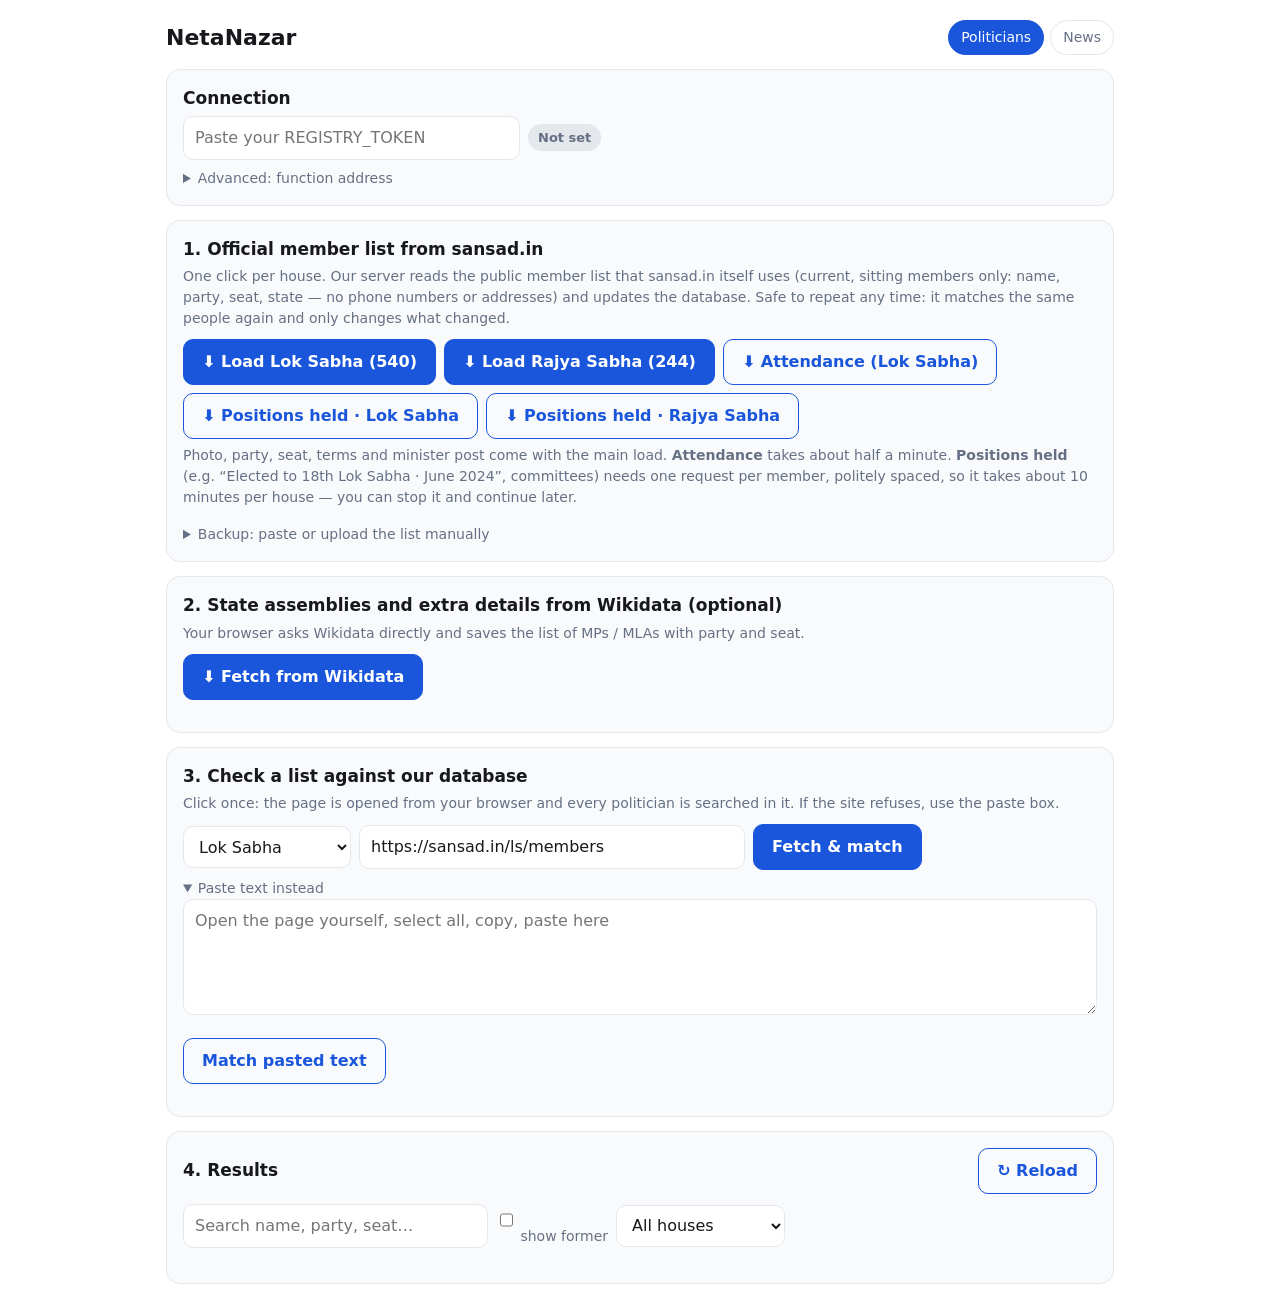
==== commit 80f4962a: "Member details: photo, terms, term dates, minister post, attendance per session (Lok Sabha 18), posi" ====
--- a/docs/index.html
+++ b/docs/index.html
@@ -1,12 +1,14 @@
 <!doctype html>
 <html lang="hi"><head><meta charset="utf-8"><meta name="viewport" content="width=device-width,initial-scale=1">
-<title>NetaNazar Registry</title><link rel="stylesheet" href="app.css"></head><body><main>
+<title>NetaNazar Registry</title><link rel="stylesheet" href="app.css"><style>.av{width:38px;height:38px;border-radius:50%;object-fit:cover;background:var(--line);display:inline-flex;align-items:center;justify-content:center;font-weight:700;color:var(--mut)}.big{width:120px;height:140px;object-fit:cover;border-radius:12px;background:var(--line)}tr.clk{cursor:pointer}tr.clk:hover td{background:var(--line)}.mdl{display:none;position:fixed;inset:0;background:rgba(0,0,0,.55);z-index:20;overflow:auto;padding:16px}.mdl.open{display:block}.mdlc{max-width:760px;margin:20px auto;background:var(--bg);border:1px solid var(--line);border-radius:14px;padding:18px}.pos{padding-left:18px;font-size:14px}.pos li{margin:6px 0}</style></head><body><main>
 <header><h1>NetaNazar</h1><nav><a class="on" href="index.html">Politicians</a><a href="news.html">News</a></nav></header>
 <section class="card" id="setup"></section>
 
 <section class="card"><h2>1. Official member list from sansad.in</h2>
 <p class="mut">One click per house. Our server reads the public member list that sansad.in itself uses (current, sitting members only: name, party, seat, state — no phone numbers or addresses) and updates the database. Safe to repeat any time: it matches the same people again and only changes what changed.</p>
-<div class="row"><button id="lsBtn">⬇ Load Lok Sabha (540)</button><button id="rsBtn">⬇ Load Rajya Sabha (244)</button></div>
+<div class="row"><button id="lsBtn">⬇ Load Lok Sabha (540)</button><button id="rsBtn">⬇ Load Rajya Sabha (244)</button><button id="attBtn" class="ghost">⬇ Attendance (Lok Sabha)</button></div>
+<div class="row" style="margin-top:8px"><button id="posLsBtn" class="ghost">⬇ Positions held · Lok Sabha</button><button id="posRsBtn" class="ghost">⬇ Positions held · Rajya Sabha</button></div>
+<p class="mut" style="margin-top:6px">Photo, party, seat, terms and minister post come with the main load. <b>Attendance</b> takes about half a minute. <b>Positions held</b> (e.g. “Elected to 18th Lok Sabha · June 2024”, committees) needs one request per member, politely spaced, so it takes about 10 minutes per house — you can stop it and continue later.</p>
 <ul id="oSteps"></ul><div id="oLoadMsg" class="msg"></div>
 <details><summary>Backup: paste or upload the list manually</summary>
 <p class="mut">Use this only if the one-click load ever stops working. Open the list on sansad.in, select all, copy, paste here.</p>
@@ -35,6 +37,7 @@
 <section class="card"><div class="row"><h2 style="flex:1;margin:0">4. Results</h2><button id="reload" class="ghost">↻ Reload</button></div>
 <div class="row"><input id="q" type="search" placeholder="Search name, party, seat…" size="30"><label class="mut"><input type="checkbox" id="fm"> show former</label> <select id="hf"><option value="">All houses</option><option>Lok Sabha</option><option>Rajya Sabha</option><option>State Assembly</option></select></div><div id="resState" class="mut"></div><div class="wrap"><table id="tbl"></table></div></section>
 </main>
+<div id="mdl" class="mdl"><div class="mdlc"><button id="mdlClose" class="ghost" style="float:right">✕ Close</button><div id="mdlBody"></div></div></div>
 <script src="app.js"></script>
 <script>
 const {$,esc,api,msg,clear,busy,steps}=NN;
@@ -97,17 +100,37 @@
  const d=new DOMParser().parseFromString(await r.text(),'text/html'); await runCheck(d.body.innerText||d.body.textContent) }).catch(e=>{ if(e) msg($('chkMsg'),'bad',esc(e.message)) });
 $('pasteBtn').onclick=()=>busy($('pasteBtn'),'Matching…',async()=>{ if(!$('paste').value.trim()){ msg($('chkMsg'),'bad','Paste some text first.'); throw 0 } msg($('chkMsg'),'busy','Matching…'); await runCheck($('paste').value) }).catch(e=>{ if(e) msg($('chkMsg'),'bad',esc(e.message)) });
 
-let PEOPLE=[],GOT={};
+let PEOPLE=[],GOT={},ATT={};
+const pct=(a)=>a&&a.sitting?Math.min(100,Math.round(100*a.signed/a.sitting)):null;
+const avatar=x=>x.photo_url?'<img class="av" loading="lazy" referrerpolicy="no-referrer" src="'+esc(x.photo_url)+'" alt="" onerror="this.replaceWith(Object.assign(document.createElement(\'span\'),{className:\'av ph\',textContent:\''+esc((x.name_en||'?')[0])+'\'}))">':'<span class="av ph">'+esc((x.name_en||'?')[0])+'</span>';
+function attCell(x){ if(x.house!=='Lok Sabha') return '–'; if(x.minister_position) return '<span class="mut" title="Ministers do not sign the attendance register">n/a (minister)</span>'; const a=ATT[x.id]; const v=pct(a); return v==null?'–':v+'%' }
 function drawTable(){ const q=$('q').value.trim().toLowerCase(), hf=$('hf').value;
- const rows=PEOPLE.filter(x=>($('fm').checked||x.is_current!==false)&&(!hf||x.house===hf)&&(!q||[x.name_en,x.party,x.constituency].some(v=>(v||'').toLowerCase().includes(q))));
- const shown=rows.slice(0,200);
- $('tbl').innerHTML=shown.length?'<tr><th>Name<th>Party<th>House<th>Seat'+Object.values(SOURCES).map(s=>'<th>'+s[0]).join('')+'</tr>'+shown.map(x=>'<tr><td>'+esc(x.name_en)+'<td>'+esc(x.party||'')+'<td>'+esc(x.house)+'<td>'+esc(x.constituency||'')+Object.keys(SOURCES).map(k=>'<td>'+({true:'✅',false:'❌'}[GOT[x.id+'|'+k]]||'–')).join('')+'</tr>').join(''):'';
- $('resState').innerHTML=PEOPLE.length?(rows.length+' of '+PEOPLE.length+' politicians'+(rows.length>200?' — showing the first 200, use search to narrow down':'')):'<div class="empty">No politicians yet. Use step 1.</div>' }
+ const rows=PEOPLE.filter(x=>($('fm').checked||x.is_current!==false)&&(!hf||x.house===hf)&&(!q||[x.name_en,x.name_hi,x.party,x.constituency,x.state].some(v=>(v||'').toLowerCase().includes(q))));
+ const shown=rows.slice(0,200); const hasChecks=Object.keys(GOT).length>0;
+ $('tbl').innerHTML=shown.length?'<tr><th><th>Name<th>Party<th>House<th>Seat / State<th>Terms<th>Elected<th>Attendance'+(hasChecks?Object.values(SOURCES).map(s=>'<th>'+s[0]).join(''):'')+'</tr>'+shown.map(x=>'<tr class="clk" data-id="'+x.id+'"><td>'+avatar(x)+'<td><b>'+esc(x.name_en)+'</b>'+(x.minister_position?'<div class="mut">'+esc(x.minister_position)+'</div>':'')+'<td>'+esc(x.party||'')+'<td>'+esc(x.house)+'<td>'+esc(x.constituency||x.state||'')+(x.constituency&&x.state?'<div class="mut">'+esc(x.state)+'</div>':'')+'<td>'+(x.house==='Lok Sabha'&&x.lok_sabha_terms&&x.lok_sabha_terms.length?esc(x.lok_sabha_terms.join(', '))+' <span class="mut">('+x.terms_count+')</span>':(x.terms_count?x.terms_count:'–'))+'<td>'+esc(x.elected_current||x.term_label||'–')+'<td>'+attCell(x)+(hasChecks?Object.keys(SOURCES).map(k=>'<td>'+({true:'✅',false:'❌'}[GOT[x.id+'|'+k]]||'–')).join(''):'')+'</tr>').join(''):'';
+ $('resState').innerHTML=PEOPLE.length?(rows.length+' of '+PEOPLE.length+' politicians'+(rows.length>200?' — showing the first 200, use search to narrow down':'')+' · click a row for details'):'<div class="empty">No politicians yet. Use step 1.</div>' }
 async function loadResults(){ $('resState').innerHTML='<span class="spin"></span> Loading…';
- try{ const [{rows:p},{rows:c}]=await Promise.all([api('registry','GET','?action=politicians'),api('registry','GET','?action=checks')]);
-  GOT={}; c.forEach(x=>GOT[x.politician_id+'|'+x.source]=x.found); PEOPLE=p; drawTable();
+ try{ const [{rows:p},{rows:c},{rows:at}]=await Promise.all([api('registry','GET','?action=politicians'),api('registry','GET','?action=checks'),api('registry','GET','?action=attendance')]);
+  GOT={}; c.forEach(x=>GOT[x.politician_id+'|'+x.source]=x.found); ATT={}; at.forEach(x=>{const o=ATT[x.politician_id]||(ATT[x.politician_id]={signed:0,sitting:0}); o.signed+=Math.min(x.signed_days||0,x.sitting_days||0); o.sitting+=x.sitting_days||0}); PEOPLE=p; drawTable();
  }catch(e){ $('tbl').innerHTML=''; $('resState').innerHTML='<span class="chip bad">✗ '+esc(e.message)+'</span>' }}
 $('q').oninput=drawTable; $('fm').onchange=drawTable; $('hf').onchange=drawTable;
+
+// ---- member detail window ----
+$('tbl').onclick=async e=>{ const tr=e.target.closest('tr.clk'); if(!tr) return; const box=$('mdlBody'); $('mdl').classList.add('open'); box.innerHTML='<p><span class="spin"></span> Loading…</p>';
+ try{ const {member:m,attendance:att}=await api('registry','GET','?action=member&id='+tr.dataset.id);
+  const rows=(att||[]).map(a=>{const p=a.sitting_days?Math.min(100,Math.round(100*Math.min(a.signed_days,a.sitting_days)/a.sitting_days)):null; return '<tr><td>Session '+a.session_no+'<td>'+esc(a.session_period||'')+'<td>'+(m.minister_position?'n/a':a.signed_days+' / '+a.sitting_days)+'<td>'+(m.minister_position||p==null?'–':p+'%')+'</tr>'}).join('');
+  const pos=(m.positions_held||[]).map(x=>'<li><span class="mut">'+esc(x.period)+'</span> — '+esc(x.text)+'</li>').join('');
+  box.innerHTML='<div class="row" style="align-items:flex-start;gap:16px">'+(m.photo_url?'<img class="big" referrerpolicy="no-referrer" src="'+esc(m.photo_url)+'" alt="">':'')+'<div><h2 style="margin:0">'+esc(m.name_en)+'</h2>'+(m.name_hi?'<div class="mut">'+esc(m.name_hi)+'</div>':'')+
+   '<p style="margin:6px 0"><span class="chip">'+esc(m.party||'—')+'</span> <span class="chip">'+esc(m.house)+'</span>'+(m.is_current===false?' <span class="chip bad">former</span>':'')+(m.minister_position?' <span class="chip ok">'+esc(m.minister_position)+'</span>':'')+'</p>'+
+   '<div>'+(m.constituency?'Constituency: <b>'+esc(m.constituency)+'</b> · ':'')+(m.state?'State: <b>'+esc(m.state)+'</b>':'')+'</div>'+
+   (m.lok_sabha_terms&&m.lok_sabha_terms.length?'<div>Lok Sabha terms: <b>'+esc(m.lok_sabha_terms.join(', '))+'</b> ('+m.terms_count+' term'+(m.terms_count==1?'':'s')+')</div>':(m.terms_count?'<div>Terms: <b>'+m.terms_count+'</b></div>':''))+
+   (m.term_label?'<div>Current: <b>'+esc(m.term_label)+'</b>'+(m.term_start?' · from '+esc(m.term_start):'')+(m.term_end?' until '+esc(m.term_end):'')+'</div>':'')+(m.elected_current?'<div>Elected: <b>'+esc(m.elected_current)+'</b></div>':'')+
+   (m.gender?'<div class="mut">'+esc(m.gender)+'</div>':'')+'</div></div>'+
+   (rows?'<h3>Attendance (current Lok Sabha)</h3>'+(m.minister_position?'<p class="mut">Ministers are not required to sign the attendance register, so no attendance is shown.</p>':'')+'<div class="wrap"><table><tr><th>Session<th>Period<th>Days signed<th>%</tr>'+rows+'</table></div>':(m.house==='Lok Sabha'?'<p class="mut">No attendance loaded yet — use “Attendance (Lok Sabha)”.</p>':''))+
+   (pos?'<h3>Positions held</h3><ul class="pos">'+pos+'</ul>':'<p class="mut">Positions held not loaded yet'+(m.details_fetched_at?'':' — use “Positions held” in step 1')+'.</p>')
+ }catch(err){ box.innerHTML='<span class="chip bad">✗ '+esc(err.message)+'</span>' } };
+$('mdlClose').onclick=()=>$('mdl').classList.remove('open'); $('mdl').onclick=e=>{ if(e.target.id==='mdl') $('mdl').classList.remove('open') };
+document.addEventListener('keydown',e=>{ if(e.key==='Escape') $('mdl').classList.remove('open') });
 $('reload').onclick=loadResults;
 
 // ---------- official list import ----------
@@ -163,5 +186,20 @@
 $('lsBtn').onclick=()=>busy($('lsBtn'),'Loading…',()=>loadOfficial('Lok Sabha')).catch(()=>{});
 $('rsBtn').onclick=()=>busy($('rsBtn'),'Loading…',()=>loadOfficial('Rajya Sabha')).catch(()=>{});
 
+// ---------- attendance + positions ----------
+$('attBtn').onclick=()=>busy($('attBtn'),'Loading…',async()=>{ const S=steps($('oSteps')); S.add('a','Reading attendance for every session of the 18th Lok Sabha'); S.set('a','busy'); clear($('oLoadMsg'));
+ let r; try{ r=await api('registry','POST','',{action:'official_attendance'}) }catch(e){ S.set('a','busy','Retrying once…'); r=await api('registry','POST','',{action:'official_attendance'}) }
+ S.set('a','ok','Attendance saved: '+r.sessions+' sessions, '+r.rows+' member records'); msg($('oLoadMsg'),'ok','Attendance is up to date.'); loadResults() }).catch(e=>{ if(e) msg($('oLoadMsg'),'bad',esc(e.message)) });
+let STOPPOS=false;
+async function loadPositions(house,btn){ const S=steps($('oSteps')); S.add('p','Positions held — '+house); S.set('p','busy'); clear($('oLoadMsg')); STOPPOS=false; let off=0,total=0,done=0,failed=0;
+ const stop=document.createElement('button'); stop.className='ghost'; stop.textContent='■ Stop'; stop.onclick=()=>{STOPPOS=true;stop.textContent='Stopping…'}; btn.parentNode.appendChild(stop);
+ try{ while(!STOPPOS){ const r=await api('registry','POST','',{action:'official_details',house,offset:off,limit:40}); total=r.total; done+=r.done; failed+=r.failed; off=r.next_offset;
+   S.set('p','busy','Positions held — '+house+': '+Math.min(off,total)+' of '+total+(failed?' ('+failed+' failed)':'')); if(r.finished) break }
+  S.set('p',off>=total?'ok':'busy','Positions held — '+house+': '+done+' members saved'+(off<total?' — stopped at '+off+' of '+total+'; press the button again to continue from the start of the list (already saved ones are refreshed)':'')+(failed?' · '+failed+' failed':''));
+  msg($('oLoadMsg'),off>=total?'ok':'busy',off>=total?'Positions held loaded for '+house+'.':'Stopped.'); loadResults();
+ }finally{ stop.remove() } }
+$('posLsBtn').onclick=()=>busy($('posLsBtn'),'Loading…',()=>loadPositions('Lok Sabha',$('posLsBtn'))).catch(e=>{ if(e) msg($('oLoadMsg'),'bad',esc(e.message)) });
+$('posRsBtn').onclick=()=>busy($('posRsBtn'),'Loading…',()=>loadPositions('Rajya Sabha',$('posRsBtn'))).catch(e=>{ if(e) msg($('oLoadMsg'),'bad',esc(e.message)) });
+
 NN.setup({onReady:loadResults});
 </script></body></html>
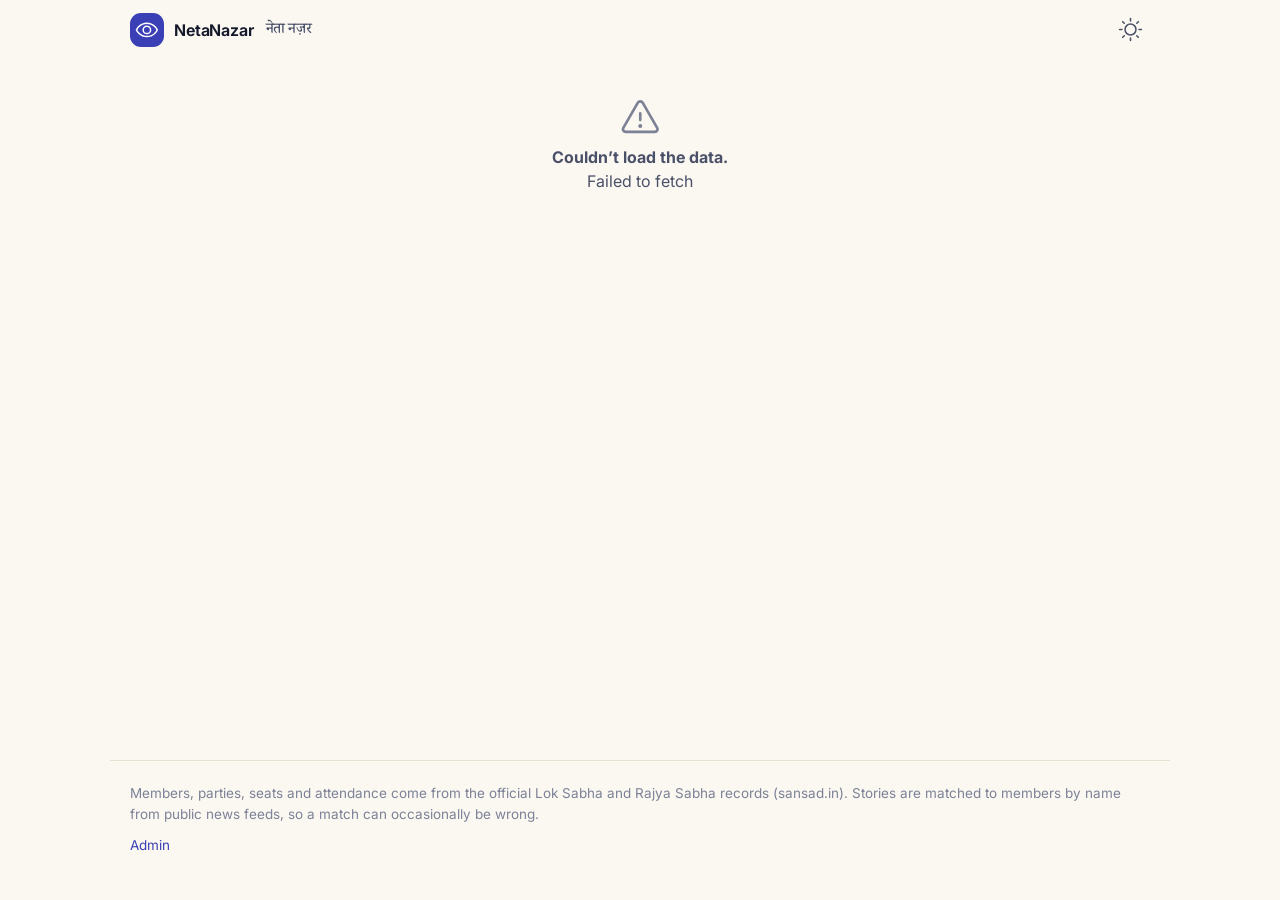
==== commit aab1dd92: "Rebuild UI: public site (search, profile, attendance, news road with source flow and story sheet) an" ====
--- a/docs/index.html
+++ b/docs/index.html
@@ -1,205 +1,30 @@
 <!doctype html>
-<html lang="hi"><head><meta charset="utf-8"><meta name="viewport" content="width=device-width,initial-scale=1">
-<title>NetaNazar Registry</title><link rel="stylesheet" href="app.css"><style>.av{width:38px;height:38px;border-radius:50%;object-fit:cover;background:var(--line);display:inline-flex;align-items:center;justify-content:center;font-weight:700;color:var(--mut)}.big{width:120px;height:140px;object-fit:cover;border-radius:12px;background:var(--line)}tr.clk{cursor:pointer}tr.clk:hover td{background:var(--line)}.mdl{display:none;position:fixed;inset:0;background:rgba(0,0,0,.55);z-index:20;overflow:auto;padding:16px}.mdl.open{display:block}.mdlc{max-width:760px;margin:20px auto;background:var(--bg);border:1px solid var(--line);border-radius:14px;padding:18px}.pos{padding-left:18px;font-size:14px}.pos li{margin:6px 0}</style></head><body><main>
-<header><h1>NetaNazar</h1><nav><a class="on" href="index.html">Politicians</a><a href="news.html">News</a></nav></header>
-<section class="card" id="setup"></section>
+<html lang="en">
+<head>
+<meta charset="utf-8">
+<meta name="viewport" content="width=device-width,initial-scale=1,viewport-fit=cover">
+<title>NetaNazar · Know your MP</title>
+<meta name="description" content="Search any MP or MLA: attendance, positions held, and the days they were in the news.">
+<link rel="preconnect" href="https://fonts.googleapis.com"><link rel="preconnect" href="https://fonts.gstatic.com" crossorigin>
+<link rel="stylesheet" href="https://fonts.googleapis.com/css2?family=Inter:wght@400;500;600;700&family=Newsreader:ital,opsz,wght@0,6..72,400;0,6..72,500;0,6..72,600;1,6..72,500&family=Noto+Sans+Devanagari:wght@400;500;600&family=Noto+Serif+Devanagari:wght@400;500&display=swap">
+<link rel="stylesheet" href="site.css">
+</head>
+<body>
+<header class="topbar"><div class="wrap">
+  <a class="brand" href="#/"><span class="mark" id="mark"></span><span>NetaNazar</span><span class="hi">नेता नज़र</span></a>
+  <div id="topSearch" hidden style="flex:1;max-width:520px;margin-left:12px"></div>
+  <div class="spacer"></div>
+  <button class="iconbtn" id="themeBtn" aria-label="Switch light or dark theme" title="Light / dark"><span id="themeIc"></span></button>
+</div></header>
 
-<section class="card"><h2>1. Official member list from sansad.in</h2>
-<p class="mut">One click per house. Our server reads the public member list that sansad.in itself uses (current, sitting members only: name, party, seat, state — no phone numbers or addresses) and updates the database. Safe to repeat any time: it matches the same people again and only changes what changed.</p>
-<div class="row"><button id="lsBtn">⬇ Load Lok Sabha (540)</button><button id="rsBtn">⬇ Load Rajya Sabha (244)</button><button id="attBtn" class="ghost">⬇ Attendance (Lok Sabha)</button></div>
-<div class="row" style="margin-top:8px"><button id="posLsBtn" class="ghost">⬇ Positions held · Lok Sabha</button><button id="posRsBtn" class="ghost">⬇ Positions held · Rajya Sabha</button></div>
-<p class="mut" style="margin-top:6px">Photo, party, seat, terms and minister post come with the main load. <b>Attendance</b> takes about half a minute. <b>Positions held</b> (e.g. “Elected to 18th Lok Sabha · June 2024”, committees) needs one request per member, politely spaced, so it takes about 10 minutes per house — you can stop it and continue later.</p>
-<ul id="oSteps"></ul><div id="oLoadMsg" class="msg"></div>
-<details><summary>Backup: paste or upload the list manually</summary>
-<p class="mut">Use this only if the one-click load ever stops working. Open the list on sansad.in, select all, copy, paste here.</p>
-<div class="row"><select id="oh"><option>Lok Sabha</option><option>Rajya Sabha</option></select>
-<a href="https://sansad.in/ls/members" target="_blank" rel="noopener">Open Lok Sabha list ↗</a><a href="https://sansad.in/rs/members" target="_blank" rel="noopener">Open Rajya Sabha list ↗</a>
-<label class="mut"><input type="file" id="ofile" accept=".csv,.txt" style="display:none"><span class="chip" style="cursor:pointer" onclick="document.getElementById('ofile').click()">or upload CSV</span></label></div>
-<textarea id="opaste" rows="4" placeholder="Paste the copied member list here"></textarea>
-<div id="oMap" style="display:none"><p class="mut" style="margin-top:10px">We found <b id="oCount">0</b> members. Check the columns, then import.</p>
-<div class="row" id="oSel"></div><div class="wrap"><table id="oPrev"></table></div>
-<label class="mut"><input type="checkbox" id="oSit" checked> Only members marked SITTING (ignore former)</label><br>
-<label class="mut"><input type="checkbox" id="oStale" checked> Mark people already in my list but missing from this official list as “former”</label>
-<p><button id="oBtn">⬆ Import official list</button></p></div>
-<div id="oMsg" class="msg"></div></details></section>
+<main id="view"></main>
 
-<section class="card"><h2>2. State assemblies and extra details from Wikidata (optional)</h2>
-<p class="mut">Your browser asks Wikidata directly and saves the list of MPs / MLAs with party and seat.</p>
-<button id="wdBtn">⬇ Fetch from Wikidata</button><ul id="wdSteps"></ul><div id="wdMsg" class="msg"></div></section>
+<div class="scrim" id="scrim" role="dialog" aria-modal="true" aria-label="Story details"><div class="sheet" id="sheet"></div></div>
 
-<section class="card"><h2>3. Check a list against our database</h2>
-<p class="mut">Click once: the page is opened from your browser and every politician is searched in it. If the site refuses, use the paste box.</p>
-<div class="row"><select id="src"></select><input id="u" size="40" placeholder="page address"><button id="chkBtn">Fetch &amp; match</button></div>
-<div id="chkMsg" class="msg"></div>
-<details open><summary>Paste text instead</summary><textarea id="paste" rows="4" placeholder="Open the page yourself, select all, copy, paste here"></textarea>
-<p><button id="pasteBtn" class="ghost">Match pasted text</button></p></details></section>
+<footer><div class="wrap"><span>Members, parties, seats and attendance come from the official Lok Sabha and Rajya Sabha records (sansad.in). Stories are matched to members by name from public news feeds, so a match can occasionally be wrong.</span><span><a href="admin.html">Admin</a></span></div></footer>
 
-<section class="card"><div class="row"><h2 style="flex:1;margin:0">4. Results</h2><button id="reload" class="ghost">↻ Reload</button></div>
-<div class="row"><input id="q" type="search" placeholder="Search name, party, seat…" size="30"><label class="mut"><input type="checkbox" id="fm"> show former</label> <select id="hf"><option value="">All houses</option><option>Lok Sabha</option><option>Rajya Sabha</option><option>State Assembly</option></select></div><div id="resState" class="mut"></div><div class="wrap"><table id="tbl"></table></div></section>
-</main>
-<div id="mdl" class="mdl"><div class="mdlc"><button id="mdlClose" class="ghost" style="float:right">✕ Close</button><div id="mdlBody"></div></div></div>
-<script src="app.js"></script>
-<script>
-const {$,esc,api,msg,clear,busy,steps}=NN;
-const SOURCES={loksabha:['Lok Sabha','https://sansad.in/ls/members'],rajyasabha:['Rajya Sabha','https://rajyasabha.nic.in/Members/Alphabetical'],
-eci:['ECI','https://results.eci.gov.in/'],myneta:['MyNeta','https://www.myneta.info/'],prs:['PRS','https://prsindia.org/mptrack'],delhi:['Delhi Assembly','https://delhiassembly.delhi.gov.in/']};
-for(const [k,[n]] of Object.entries(SOURCES)) $('src').add(new Option(n,k));
-$('src').onchange=()=>$('u').value=SOURCES[$('src').value][1]; $('u').value=SOURCES.loksabha[1];
-
-const ord=l=>{const m=l.match(/(\d+)(st|nd|rd|th)/);return m?+m[1]:0};
-const latest=arr=>{const mx=Math.max(0,...arr.map(x=>ord(x.l)));return mx?arr.filter(x=>ord(x.l)===mx):arr};
-const HOUSES=[
- {house:'Lok Sabha',search:'member of the 18th Lok Sabha',ok:l=>/18th lok sabha/.test(l),
-  extra:{pos:'member of the Lok Sabha',posOk:l=>/^member of (the )?lok sabha$/.test(l),term:'18th Lok Sabha',termOk:l=>/^18th lok sabha$/.test(l)}},
- {house:'Rajya Sabha',recent:true,search:'Rajya Sabha',ok:l=>/member/.test(l)&&/rajya sabha/.test(l)&&!/\d(st|nd|rd|th)/.test(l)},
- {house:'State Assembly (Delhi)',dbHouse:'State Assembly',search:'member of the Delhi Legislative Assembly',ok:l=>/member/.test(l)&&/delhi/.test(l)&&!/election/.test(l),pick:latest}];
-const sparql=async q=>{let r; try{r=await fetch('https://query.wikidata.org/sparql?format=json&query='+encodeURIComponent(q))}catch{throw new Error('Wikidata could not be reached from this browser')}
- if(!r.ok){ const t=(await r.text().catch(()=>'')).replace(/\s+/g,' ').slice(0,220); throw new Error('Wikidata answered '+r.status+(t?' — '+t:'')) } return (await r.json()).results.bindings};
-const findPositions=async term=>{ let r; try{r=await fetch('https://www.wikidata.org/w/api.php?action=wbsearchentities&type=item&limit=30&language=en&format=json&origin=*&search='+encodeURIComponent(term))}catch{throw new Error('Wikidata search could not be reached from this browser')}
- if(!r.ok) throw new Error('Wikidata search answered '+r.status); return ((await r.json()).search||[]).map(x=>({q:x.id,l:x.label||''}))};
-
-async function wikidata(){ const S=steps($('wdSteps')); HOUSES.forEach(h=>S.add(h.house,h.house)); S.add('save','Save to database'); clear($('wdMsg'));
- let all=[];
- try{
-  for(const H of HOUSES){ S.set(H.house,'busy',H.house+' — searching Wikidata…');
-   let pos=await findPositions(H.search); let found=pos.filter(x=>H.ok(x.l.toLowerCase())); if(H.pick) found=H.pick(found);
-   let extraQ=null;
-   if(H.extra){ const [gp,tm]=await Promise.all([findPositions(H.extra.pos),findPositions(H.extra.term)]);
-     const g=gp.filter(x=>H.extra.posOk(x.l.toLowerCase())), t=tm.filter(x=>H.extra.termOk(x.l.toLowerCase())); if(g.length&&t.length) extraQ={g,t} }
-   if(!found.length&&!extraQ){ S.set(H.house,'bad',H.house+' — no matching position found on Wikidata (searched: “'+esc(H.search)+'”; Wikidata returned '+(pos.length?pos.map(x=>esc(x.l)).join(' | '):'nothing')+')'); continue }
-   S.set(H.house,'busy',H.house+' — loading people… ('+found.length+' position item'+(found.length==1?'':'s')+(extraQ?' + term list':'')+')');
-   const sel=`?p rdfs:label ?en FILTER(LANG(?en)="en") OPTIONAL{?p rdfs:label ?hi FILTER(LANG(?hi)="hi")}
-    OPTIONAL{?p wdt:P102 ?party . ?party rdfs:label ?partyL FILTER(LANG(?partyL)="en")}
-    OPTIONAL{?st pq:P768 ?d . ?d rdfs:label ?distL FILTER(LANG(?distL)="en")} OPTIONAL{?p wdt:P2002 ?x} OPTIONAL{?p wdt:P2397 ?yt}`;
-   let rows=[];
-   if(found.length) rows=rows.concat(await sparql(`SELECT ?p ?en ?hi ?partyL ?distL ?x ?yt WHERE{ VALUES ?pos {${found.map(x=>'wd:'+x.q).join(' ')}}
-     ?p p:P39 ?st . ?st ps:P39 ?pos . FILTER NOT EXISTS{?st pq:P582 ?end} FILTER NOT EXISTS{?p wdt:P570 ?dod} ${H.recent?`?st pq:P580 ?start FILTER(?start >= "${new Date(Date.now()-6.2*365.25*864e5).toISOString().slice(0,10)}T00:00:00Z"^^xsd:dateTime)`:''} ${sel}}`));
-   if(extraQ) rows=rows.concat(await sparql(`SELECT ?p ?en ?hi ?partyL ?distL ?x ?yt WHERE{ VALUES ?pos {${extraQ.g.map(x=>'wd:'+x.q).join(' ')}} VALUES ?term {${extraQ.t.map(x=>'wd:'+x.q).join(' ')}}
-     ?p p:P39 ?st . ?st ps:P39 ?pos . ?st pq:P2937 ?term . FILTER NOT EXISTS{?p wdt:P570 ?dod} ${sel}}`));
-   const seen=new Set(); rows=rows.filter(b=>{const q=b.p.value; if(seen.has(q)) return false; seen.add(q); return true});
-   for(const b of rows) all.push({qid:b.p.value.split('/').pop(),name_en:b.en.value,name_hi:b.hi?.value,party:b.partyL?.value,constituency:b.distL?.value,house:H.dbHouse||H.house,x_handle:b.x?.value,youtube_channel_id:b.yt?.value});
-   S.set(H.house,rows.length?'ok':'bad',H.house+' — '+rows.length+' people'+(rows.length?'':' (position found, but nobody currently holds it on Wikidata)')) }
-  if(!all.length) throw new Error('Wikidata returned nobody. See the lines above for which step came back empty.');
-  S.set('save','busy','Saving '+all.length+' rows to the database…');
-  const res=await api('registry','POST','',{action:'wikidata',rows:all});
-  S.set('save','ok','Saved: '+res.inserted+' new, '+res.updated+' updated'); msg($('wdMsg'),'ok','Done — '+all.length+' politicians processed.'); loadResults();
- }catch(e){ S.set('save','bad','Not saved'); msg($('wdMsg'),'bad',esc(e.message)); throw e }}
-$('wdBtn').onclick=()=>busy($('wdBtn'),'Fetching…',wikidata).catch(()=>{});
-
-const HON=new Set('shri smt dr prof sri shrimati mr mrs ms adv capt col gen'.split(' '));
-const norm=s=>(s||'').normalize('NFC').toLowerCase().replace(/[^\p{L}\p{N}\s]/gu,' ').replace(/\s+/g,' ').trim();
-const rx=s=>s.replace(/[.*+?^${}()|[\]\\]/g,'\\$&');
-function nameIn(en,hi,t){ if(hi&&t.includes(norm(hi))) return true; const w=norm(en).split(' ').filter(x=>!HON.has(x)&&x.length>1); if(w.length<2) return false;
- for(const o of [w,[...w].reverse()]) if(new RegExp('(?<![\\p{L}\\p{N}_])'+o.map(rx).join('\\s+(?:[\\p{L}\\p{N}_]+\\s+)?')+'(?![\\p{L}\\p{N}_])','u').test(t)) return true; return false}
-async function runCheck(text){ const src=$('src').value; const {rows}=await api('registry','GET','?action=politicians'); if(!rows.length) throw new Error('No politicians in the database yet — run step 1 first.');
- const t=norm(text); const results={}; let n=0; for(const p of rows){const f=nameIn(p.name_en,p.name_hi,t); results[p.id]=f; if(f)n++}
- await api('registry','POST','',{action:'checks',source:src,results}); msg($('chkMsg'),'ok',SOURCES[src][0]+': found <b>'+n+'</b> of '+rows.length+' politicians on this page'); loadResults() }
-$('chkBtn').onclick=()=>busy($('chkBtn'),'Reading page…',async()=>{ msg($('chkMsg'),'busy','Opening the page from your browser…');
- let r; try{r=await fetch($('u').value)}catch{ msg($('chkMsg'),'bad','This site does not allow reading from another web page. Open it yourself, copy the text, and use “Paste text instead”.'); throw 0 }
- if(!r.ok){ msg($('chkMsg'),'bad','Site answered '+r.status+'. Use “Paste text instead”.'); throw 0 }
- const d=new DOMParser().parseFromString(await r.text(),'text/html'); await runCheck(d.body.innerText||d.body.textContent) }).catch(e=>{ if(e) msg($('chkMsg'),'bad',esc(e.message)) });
-$('pasteBtn').onclick=()=>busy($('pasteBtn'),'Matching…',async()=>{ if(!$('paste').value.trim()){ msg($('chkMsg'),'bad','Paste some text first.'); throw 0 } msg($('chkMsg'),'busy','Matching…'); await runCheck($('paste').value) }).catch(e=>{ if(e) msg($('chkMsg'),'bad',esc(e.message)) });
-
-let PEOPLE=[],GOT={},ATT={};
-const pct=(a)=>a&&a.sitting?Math.min(100,Math.round(100*a.signed/a.sitting)):null;
-const avatar=x=>x.photo_url?'<img class="av" loading="lazy" referrerpolicy="no-referrer" src="'+esc(x.photo_url)+'" alt="" onerror="this.replaceWith(Object.assign(document.createElement(\'span\'),{className:\'av ph\',textContent:\''+esc((x.name_en||'?')[0])+'\'}))">':'<span class="av ph">'+esc((x.name_en||'?')[0])+'</span>';
-function attCell(x){ if(x.house!=='Lok Sabha') return '–'; if(x.minister_position) return '<span class="mut" title="Ministers do not sign the attendance register">n/a (minister)</span>'; const a=ATT[x.id]; const v=pct(a); return v==null?'–':v+'%' }
-function drawTable(){ const q=$('q').value.trim().toLowerCase(), hf=$('hf').value;
- const rows=PEOPLE.filter(x=>($('fm').checked||x.is_current!==false)&&(!hf||x.house===hf)&&(!q||[x.name_en,x.name_hi,x.party,x.constituency,x.state].some(v=>(v||'').toLowerCase().includes(q))));
- const shown=rows.slice(0,200); const hasChecks=Object.keys(GOT).length>0;
- $('tbl').innerHTML=shown.length?'<tr><th><th>Name<th>Party<th>House<th>Seat / State<th>Terms<th>Elected<th>Attendance'+(hasChecks?Object.values(SOURCES).map(s=>'<th>'+s[0]).join(''):'')+'</tr>'+shown.map(x=>'<tr class="clk" data-id="'+x.id+'"><td>'+avatar(x)+'<td><b>'+esc(x.name_en)+'</b>'+(x.minister_position?'<div class="mut">'+esc(x.minister_position)+'</div>':'')+'<td>'+esc(x.party||'')+'<td>'+esc(x.house)+'<td>'+esc(x.constituency||x.state||'')+(x.constituency&&x.state?'<div class="mut">'+esc(x.state)+'</div>':'')+'<td>'+(x.house==='Lok Sabha'&&x.lok_sabha_terms&&x.lok_sabha_terms.length?esc(x.lok_sabha_terms.join(', '))+' <span class="mut">('+x.terms_count+')</span>':(x.terms_count?x.terms_count:'–'))+'<td>'+esc(x.elected_current||x.term_label||'–')+'<td>'+attCell(x)+(hasChecks?Object.keys(SOURCES).map(k=>'<td>'+({true:'✅',false:'❌'}[GOT[x.id+'|'+k]]||'–')).join(''):'')+'</tr>').join(''):'';
- $('resState').innerHTML=PEOPLE.length?(rows.length+' of '+PEOPLE.length+' politicians'+(rows.length>200?' — showing the first 200, use search to narrow down':'')+' · click a row for details'):'<div class="empty">No politicians yet. Use step 1.</div>' }
-async function loadResults(){ $('resState').innerHTML='<span class="spin"></span> Loading…';
- try{ const [{rows:p},{rows:c},{rows:at}]=await Promise.all([api('registry','GET','?action=politicians'),api('registry','GET','?action=checks'),api('registry','GET','?action=attendance')]);
-  GOT={}; c.forEach(x=>GOT[x.politician_id+'|'+x.source]=x.found); ATT={}; at.forEach(x=>{const o=ATT[x.politician_id]||(ATT[x.politician_id]={signed:0,sitting:0}); o.signed+=Math.min(x.signed_days||0,x.sitting_days||0); o.sitting+=x.sitting_days||0}); PEOPLE=p; drawTable();
- }catch(e){ $('tbl').innerHTML=''; $('resState').innerHTML='<span class="chip bad">✗ '+esc(e.message)+'</span>' }}
-$('q').oninput=drawTable; $('fm').onchange=drawTable; $('hf').onchange=drawTable;
-
-// ---- member detail window ----
-$('tbl').onclick=async e=>{ const tr=e.target.closest('tr.clk'); if(!tr) return; const box=$('mdlBody'); $('mdl').classList.add('open'); box.innerHTML='<p><span class="spin"></span> Loading…</p>';
- try{ const {member:m,attendance:att}=await api('registry','GET','?action=member&id='+tr.dataset.id);
-  const rows=(att||[]).map(a=>{const p=a.sitting_days?Math.min(100,Math.round(100*Math.min(a.signed_days,a.sitting_days)/a.sitting_days)):null; return '<tr><td>Session '+a.session_no+'<td>'+esc(a.session_period||'')+'<td>'+(m.minister_position?'n/a':a.signed_days+' / '+a.sitting_days)+'<td>'+(m.minister_position||p==null?'–':p+'%')+'</tr>'}).join('');
-  const pos=(m.positions_held||[]).map(x=>'<li><span class="mut">'+esc(x.period)+'</span> — '+esc(x.text)+'</li>').join('');
-  box.innerHTML='<div class="row" style="align-items:flex-start;gap:16px">'+(m.photo_url?'<img class="big" referrerpolicy="no-referrer" src="'+esc(m.photo_url)+'" alt="">':'')+'<div><h2 style="margin:0">'+esc(m.name_en)+'</h2>'+(m.name_hi?'<div class="mut">'+esc(m.name_hi)+'</div>':'')+
-   '<p style="margin:6px 0"><span class="chip">'+esc(m.party||'—')+'</span> <span class="chip">'+esc(m.house)+'</span>'+(m.is_current===false?' <span class="chip bad">former</span>':'')+(m.minister_position?' <span class="chip ok">'+esc(m.minister_position)+'</span>':'')+'</p>'+
-   '<div>'+(m.constituency?'Constituency: <b>'+esc(m.constituency)+'</b> · ':'')+(m.state?'State: <b>'+esc(m.state)+'</b>':'')+'</div>'+
-   (m.lok_sabha_terms&&m.lok_sabha_terms.length?'<div>Lok Sabha terms: <b>'+esc(m.lok_sabha_terms.join(', '))+'</b> ('+m.terms_count+' term'+(m.terms_count==1?'':'s')+')</div>':(m.terms_count?'<div>Terms: <b>'+m.terms_count+'</b></div>':''))+
-   (m.term_label?'<div>Current: <b>'+esc(m.term_label)+'</b>'+(m.term_start?' · from '+esc(m.term_start):'')+(m.term_end?' until '+esc(m.term_end):'')+'</div>':'')+(m.elected_current?'<div>Elected: <b>'+esc(m.elected_current)+'</b></div>':'')+
-   (m.gender?'<div class="mut">'+esc(m.gender)+'</div>':'')+'</div></div>'+
-   (rows?'<h3>Attendance (current Lok Sabha)</h3>'+(m.minister_position?'<p class="mut">Ministers are not required to sign the attendance register, so no attendance is shown.</p>':'')+'<div class="wrap"><table><tr><th>Session<th>Period<th>Days signed<th>%</tr>'+rows+'</table></div>':(m.house==='Lok Sabha'?'<p class="mut">No attendance loaded yet — use “Attendance (Lok Sabha)”.</p>':''))+
-   (pos?'<h3>Positions held</h3><ul class="pos">'+pos+'</ul>':'<p class="mut">Positions held not loaded yet'+(m.details_fetched_at?'':' — use “Positions held” in step 1')+'.</p>')
- }catch(err){ box.innerHTML='<span class="chip bad">✗ '+esc(err.message)+'</span>' } };
-$('mdlClose').onclick=()=>$('mdl').classList.remove('open'); $('mdl').onclick=e=>{ if(e.target.id==='mdl') $('mdl').classList.remove('open') };
-document.addEventListener('keydown',e=>{ if(e.key==='Escape') $('mdl').classList.remove('open') });
-$('reload').onclick=loadResults;
-
-// ---------- official list import ----------
-const HONS=/^(shri|smt|sri|dr|prof|adv|kumari|kum|sh|shrimati|capt|col|lt|gen|maj|er|ms|mr|mrs|sushri)\.?$/i;
-function cleanName(raw){ let s=(raw||'').replace(/\s+/g,' ').trim(); let parts=s.split(',').map(x=>x.trim()).filter(Boolean);
- const strip=t=>t.split(' ').filter(w=>!HONS.test(w)).join(' ').trim();
- if(parts.length>=2){ const last=strip(parts[0]); const first=strip(parts.slice(1).join(' ')); return (first+' '+last).replace(/\s+/g,' ').trim() }
- return strip(s) }
-function splitRows(text){ const lines=text.split(/\r?\n/).map(l=>l.replace(/ /g,' ')).filter(l=>l.trim());
- let rows=lines.map(l=>l.includes('\t')?l.split('\t'):(l.includes(',')&&l.split(',').length>=5?csvSplit(l):l.split(/\s{2,}/))).map(r=>r.map(c=>c.trim()).filter((c,i,a)=>c!==''||i<a.length));
- rows=rows.map(r=>r.filter(c=>c!=='')); const cnt={}; rows.forEach(r=>{ if(r.length>=3) cnt[r.length]=(cnt[r.length]||0)+1 });
- const modal=+Object.keys(cnt).sort((a,b)=>cnt[b]-cnt[a])[0]||0; return {rows:rows.filter(r=>r.length===modal),modal} }
-function csvSplit(l){ const out=[]; let cur='',q=false; for(const ch of l){ if(ch==='"') q=!q; else if(ch===','&&!q){out.push(cur);cur=''} else cur+=ch } out.push(cur); return out }
-let OFF={rows:[],modal:0};
-function guessCols(rows){ const n=rows[0].length; const g={name:-1,party:-1,seat:-1,state:-1,status:-1};
- const numFirst=rows.filter(r=>/^\d+$/.test(r[0])).length>rows.length*0.6; const off=numFirst?1:0;
- // name column: the one where most cells contain a comma or honorific
- let best=-1,sc=0; for(let c=0;c<n;c++){ const s=rows.filter(r=>/,|\b(shri|smt|dr|prof)\b/i.test(r[c]||'')).length; if(s>sc){sc=s;best=c} } g.name=best>=0?best:off;
- const rest=[]; for(let c=0;c<n;c++) if(c!==g.name&&!(numFirst&&c===0)) rest.push(c);
- const st=rest.find(c=>rows.filter(r=>/^(sitting|former)$/i.test((r[c]||'').trim())).length>rows.length*0.5); if(st!=null) g.status=st;
- const rest2=rest.filter(c=>c!==g.status); g.party=rest2[0]??-1; g.seat=rest2[1]??-1; g.state=rest2[2]??-1; return g }
-function showMap(){ const {rows}=OFF; if(!rows.length){ $('oMap').style.display='none'; return }
- $('oMap').style.display=''; $('oCount').textContent=rows.length; const g=guessCols(rows); const n=rows[0].length;
- const opt=(sel,none)=>(none?'<option value="-1">— none —</option>':'')+Array.from({length:n},(_,i)=>'<option value="'+i+'"'+(i===sel?' selected':'')+'>Col '+(i+1)+': '+esc((rows[0][i]||'').slice(0,18))+'</option>').join('');
- $('oSel').innerHTML=[['name','Name',false],['party','Party',true],['seat','Seat',true],['state','State',true],['status','Status',true]].map(([k,l,none])=>'<label class="mut">'+l+'<br><select data-k="'+k+'">'+opt(g[k],none)+'</select></label>').join('');
- $('oSel').querySelectorAll('select').forEach(s=>s.onchange=prevOff); prevOff() }
-function colMap(){ const m={}; $('oSel').querySelectorAll('select').forEach(s=>m[s.dataset.k]=+s.value); return m }
-function buildOfficial(){ const m=colMap(), sit=$('oSit').checked; const get=(r,i)=>i>=0?(r[i]||'').trim():''; const out=[];
- for(const r of OFF.rows){ const status=get(r,m.status); if(sit&&m.status>=0&&!/sitting/i.test(status)) continue;
-  const raw=get(r,m.name); if(/^(name|member|member name|name of member)$/i.test(raw)) continue; const name=cleanName(raw); if(!name||name.length<3) continue;
-  out.push({name,rawName:raw,party:get(r,m.party),constituency:get(r,m.seat),state:get(r,m.state),status}) } return out }
-function prevOff(){ const rows=buildOfficial(); $('oPrev').innerHTML='<tr><th>Name<th>Party<th>Seat<th>State<th>Status</tr>'+rows.slice(0,5).map(x=>'<tr><td>'+esc(x.name)+'<td>'+esc(x.party)+'<td>'+esc(x.constituency)+'<td>'+esc(x.state)+'<td>'+esc(x.status)+'</tr>').join('');
- $('oCount').textContent=rows.length+' (of '+OFF.rows.length+' rows)'; }
-function readOff(text){ clear($('oMsg')); OFF=splitRows(text); if(!OFF.rows.length){ $('oMap').style.display='none'; if(text.trim()) msg($('oMsg'),'bad','Could not find a table in that text. Select the whole members page (Select All), copy, and paste again.'); return } showMap() }
-$('opaste').addEventListener('input',()=>readOff($('opaste').value));
-$('ofile').onchange=async e=>{ const f=e.target.files[0]; if(f){ const t=await f.text(); $('opaste').value=t.slice(0,2e6); readOff(t) } };
-$('oBtn').onclick=()=>busy($('oBtn'),'Importing…',async()=>{ const rows=buildOfficial(); if(rows.length<5){ msg($('oMsg'),'bad','Too few rows ('+rows.length+'). Check the column choices above.'); throw 0 }
- msg($('oMsg'),'busy','Importing '+rows.length+' members… this can take up to a minute.');
- const r=await api('registry','POST','',{action:'official',house:$('oh').value,rows,mark_stale:$('oStale').checked});
- msg($('oMsg'),'ok','Imported <b>'+r.official_rows+'</b> '+esc(r.house)+' members. Matched existing: <b>'+r.matched+'</b> (by name '+r.matched_by.exact+', loose name '+r.matched_by.loose+', seat '+r.matched_by.seat+'). New: <b>'+r.inserted+'</b>. Marked former: <b>'+r.marked_former+'</b>'+(r.former_examples.length?' (e.g. '+esc(r.former_examples.join(', '))+')':'')+'.');
- loadResults() }).catch(e=>{ if(e) msg($('oMsg'),'bad',esc(e.message)) });
-
-
-// ---------- one-click official load ----------
-async function loadOfficial(house,btn){ const S=steps($('oSteps')); S.add('f','Reading the '+house+' list from sansad.in'); S.add('m','Matching with our database'); clear($('oLoadMsg'));
- try{ S.set('f','busy'); S.set('m','wait');
-  const r=await api('registry','POST','',{action:'official_fetch',house,mark_stale:true});
-  S.set('f','ok','Read '+r.official_rows+' sitting '+esc(house)+' members from sansad.in');
-  S.set('m','ok','Matched '+r.matched+' existing · added '+r.inserted+' new · marked '+r.marked_former+' older entries as former');
-  msg($('oLoadMsg'),'ok','<b>'+esc(house)+'</b> is up to date: '+r.official_rows+' current members.'+(r.former_examples&&r.former_examples.length?' Marked former, e.g. '+esc(r.former_examples.slice(0,4).join(', '))+'.':''));
-  loadResults();
- }catch(e){ S.set('f','bad','Could not read the list'); msg($('oLoadMsg'),'bad',esc(e.message)); throw e } }
-$('lsBtn').onclick=()=>busy($('lsBtn'),'Loading…',()=>loadOfficial('Lok Sabha')).catch(()=>{});
-$('rsBtn').onclick=()=>busy($('rsBtn'),'Loading…',()=>loadOfficial('Rajya Sabha')).catch(()=>{});
-
-// ---------- attendance + positions ----------
-$('attBtn').onclick=()=>busy($('attBtn'),'Loading…',async()=>{ const S=steps($('oSteps')); S.add('a','Reading attendance for every session of the 18th Lok Sabha'); S.set('a','busy'); clear($('oLoadMsg'));
- let r; try{ r=await api('registry','POST','',{action:'official_attendance'}) }catch(e){ S.set('a','busy','Retrying once…'); r=await api('registry','POST','',{action:'official_attendance'}) }
- S.set('a','ok','Attendance saved: '+r.sessions+' sessions, '+r.rows+' member records'); msg($('oLoadMsg'),'ok','Attendance is up to date.'); loadResults() }).catch(e=>{ if(e) msg($('oLoadMsg'),'bad',esc(e.message)) });
-let STOPPOS=false;
-async function loadPositions(house,btn){ const S=steps($('oSteps')); S.add('p','Positions held — '+house); S.set('p','busy'); clear($('oLoadMsg')); STOPPOS=false; let off=0,total=0,done=0,failed=0;
- const stop=document.createElement('button'); stop.className='ghost'; stop.textContent='■ Stop'; stop.onclick=()=>{STOPPOS=true;stop.textContent='Stopping…'}; btn.parentNode.appendChild(stop);
- try{ while(!STOPPOS){ const r=await api('registry','POST','',{action:'official_details',house,offset:off,limit:40}); total=r.total; done+=r.done; failed+=r.failed; off=r.next_offset;
-   S.set('p','busy','Positions held — '+house+': '+Math.min(off,total)+' of '+total+(failed?' ('+failed+' failed)':'')); if(r.finished) break }
-  S.set('p',off>=total?'ok':'busy','Positions held — '+house+': '+done+' members saved'+(off<total?' — stopped at '+off+' of '+total+'; press the button again to continue from the start of the list (already saved ones are refreshed)':'')+(failed?' · '+failed+' failed':''));
-  msg($('oLoadMsg'),off>=total?'ok':'busy',off>=total?'Positions held loaded for '+house+'.':'Stopped.'); loadResults();
- }finally{ stop.remove() } }
-$('posLsBtn').onclick=()=>busy($('posLsBtn'),'Loading…',()=>loadPositions('Lok Sabha',$('posLsBtn'))).catch(e=>{ if(e) msg($('oLoadMsg'),'bad',esc(e.message)) });
-$('posRsBtn').onclick=()=>busy($('posRsBtn'),'Loading…',()=>loadPositions('Rajya Sabha',$('posRsBtn'))).catch(e=>{ if(e) msg($('oLoadMsg'),'bad',esc(e.message)) });
-
-NN.setup({onReady:loadResults});
-</script></body></html>
+<script src="icons.js"></script>
+<script>document.getElementById('mark').innerHTML=ic('eye');document.getElementById('themeIc').innerHTML=ic('sun');</script>
+<script src="site.js"></script>
+</body>
+</html>
--- a/docs/site.css
+++ b/docs/site.css
@@ -0,0 +1,217 @@
+/* NetaNazar — design system.
+   World: a civic register. Warm paper, election-ink indigo, sandstone of the Parliament building.
+   Green = sitting, red = former. One accent. Hierarchy by weight, space and tone — not lines. */
+:root{
+  --paper:#fbf8f2; --surface:#ffffff; --sunk:#f4efe5; --line:#e8e1d3; --line-2:#d9d0bd;
+  --ink:#14182b; --ink-2:#4a5068; --muted:#7c8196;
+  --accent:#3b3fb6; --accent-2:#2c3090; --accent-soft:#ecedfb; --on-accent:#fff;
+  --ok:#17824a; --ok-soft:#e2f4ea; --off:#c2362b; --off-soft:#fcebe8; --warn:#b26a00; --warn-soft:#fff3dc;
+  --sand:#b4563c; --sand-soft:#f8e9e2;
+  --road:#e9e2d2; --road-line:#fbf8f2;
+  --shadow-1:0 1px 2px rgba(20,24,43,.05),0 1px 1px rgba(20,24,43,.03);
+  --shadow-2:0 6px 24px rgba(20,24,43,.08),0 2px 6px rgba(20,24,43,.05);
+  --shadow-3:0 18px 48px rgba(20,24,43,.18);
+  --r-s:10px; --r-m:16px; --r-l:24px;
+  --f-ui:'Inter','Noto Sans Devanagari',system-ui,-apple-system,'Segoe UI',sans-serif;
+  --f-display:'Newsreader','Noto Serif Devanagari',Georgia,serif;
+}
+:root[data-theme="dark"]{
+  --paper:#0d111f; --surface:#151a2d; --sunk:#0a0d19; --line:#242a42; --line-2:#323a59;
+  --ink:#eef0f9; --ink-2:#b4b9d0; --muted:#838aa7;
+  --accent:#8b8fff; --accent-2:#a9acff; --accent-soft:#1d2248; --on-accent:#0d111f;
+  --ok:#4fd18b; --ok-soft:#10301f; --off:#ff7b6f; --off-soft:#3a1714; --warn:#f2b24b; --warn-soft:#352508;
+  --sand:#e28a6e; --sand-soft:#33201a;
+  --road:#1c2238; --road-line:#0d111f;
+  --shadow-1:0 1px 2px rgba(0,0,0,.4); --shadow-2:0 8px 28px rgba(0,0,0,.45); --shadow-3:0 20px 56px rgba(0,0,0,.6);
+}
+@media (prefers-color-scheme: dark){
+  :root:not([data-theme="light"]){
+    --paper:#0d111f; --surface:#151a2d; --sunk:#0a0d19; --line:#242a42; --line-2:#323a59;
+    --ink:#eef0f9; --ink-2:#b4b9d0; --muted:#838aa7;
+    --accent:#8b8fff; --accent-2:#a9acff; --accent-soft:#1d2248; --on-accent:#0d111f;
+    --ok:#4fd18b; --ok-soft:#10301f; --off:#ff7b6f; --off-soft:#3a1714; --warn:#f2b24b; --warn-soft:#352508;
+    --sand:#e28a6e; --sand-soft:#33201a;
+    --road:#1c2238; --road-line:#0d111f;
+    --shadow-1:0 1px 2px rgba(0,0,0,.4); --shadow-2:0 8px 28px rgba(0,0,0,.45); --shadow-3:0 20px 56px rgba(0,0,0,.6);
+  }
+}
+*{box-sizing:border-box}
+html{-webkit-text-size-adjust:100%}
+body{margin:0;overflow-x:clip;background:var(--paper);color:var(--ink);font:400 16px/1.55 var(--f-ui);-webkit-font-smoothing:antialiased;min-height:100vh;display:flex;flex-direction:column}
+button{font:inherit;color:inherit;background:none;border:0;padding:0;cursor:pointer}
+a{color:var(--accent);text-decoration:none} a:hover{text-decoration:underline}
+:focus-visible{outline:3px solid color-mix(in srgb,var(--accent) 55%,transparent);outline-offset:2px;border-radius:8px}
+.ic{width:1.25em;height:1.25em;fill:currentColor;flex:none;vertical-align:-.25em}
+.sr{position:absolute;width:1px;height:1px;overflow:hidden;clip:rect(0 0 0 0);white-space:nowrap}
+.tnum{font-variant-numeric:tabular-nums}
+.wrap{width:100%;max-width:1060px;margin:0 auto;padding:0 20px}
+
+/* ---------- top bar ---------- */
+.topbar{position:sticky;top:0;z-index:30;background:color-mix(in srgb,var(--paper) 86%,transparent);backdrop-filter:saturate(1.4) blur(14px);-webkit-backdrop-filter:saturate(1.4) blur(14px)}
+.topbar .wrap{display:flex;align-items:center;gap:12px;height:60px}
+.brand{display:flex;align-items:center;gap:10px;color:var(--ink);font-weight:650;letter-spacing:-.01em}
+.brand:hover{text-decoration:none}
+.brand .mark{width:34px;height:34px;border-radius:11px;background:var(--accent);color:var(--on-accent);display:grid;place-items:center;font-size:19px}
+.brand .hi{font-family:var(--f-display);font-weight:500;color:var(--ink-2);font-size:15px;margin-left:2px}
+.spacer{flex:1}
+.iconbtn{width:40px;height:40px;border-radius:12px;display:grid;place-items:center;color:var(--ink-2);font-size:20px}
+.iconbtn:hover{background:var(--sunk);color:var(--ink)}
+
+/* ---------- search ---------- */
+.search{position:relative;width:100%}
+.search .field{display:flex;align-items:center;gap:12px;height:64px;padding:0 22px;background:var(--surface);border:1px solid var(--line);border-radius:999px;box-shadow:var(--shadow-2);transition:box-shadow .15s,border-color .15s}
+.search .field:focus-within{border-color:var(--accent);box-shadow:0 0 0 4px color-mix(in srgb,var(--accent) 18%,transparent),var(--shadow-2)}
+.search .field .ic{font-size:26px;color:var(--muted)}
+.search input::-webkit-search-cancel-button,.search input::-webkit-search-decoration{-webkit-appearance:none;appearance:none;display:none}
+.search input{flex:1;min-width:0;height:100%;border:0;outline:0;background:transparent;color:var(--ink);font:500 19px var(--f-ui)}
+.search.compact .field{height:48px;box-shadow:var(--shadow-1)} .search.compact input{font-size:16px} .search.compact .field .ic{font-size:21px}
+.suggest{position:absolute;left:0;right:0;top:calc(100% + 10px);background:var(--surface);border:1px solid var(--line);border-radius:var(--r-l);box-shadow:var(--shadow-3);padding:8px;z-index:40;max-height:min(70vh,560px);overflow:auto}
+.suggest[hidden]{display:none}
+.sg-label{font:600 11px var(--f-ui);letter-spacing:.09em;text-transform:uppercase;color:var(--muted);padding:10px 12px 4px}
+.sg{display:flex;align-items:center;gap:12px;width:100%;text-align:left;padding:8px 12px;border-radius:14px;min-height:52px}
+.sg:hover,.sg.on{background:var(--accent-soft)}
+.sg .t{flex:1;min-width:0}
+.sg .n{font-weight:600;white-space:nowrap;overflow:hidden;text-overflow:ellipsis}
+.sg .s{font-size:13px;color:var(--muted);white-space:nowrap;overflow:hidden;text-overflow:ellipsis}
+.sg .badge{width:36px;height:36px;border-radius:12px;display:grid;place-items:center;background:var(--sunk);color:var(--ink-2);font-size:19px}
+.sg .go{color:var(--muted)}
+
+/* ---------- avatar ---------- */
+.av{position:relative;display:inline-grid;place-items:center;border-radius:50%;background:var(--sunk);color:var(--ink-2);font-weight:650;flex:none;overflow:hidden;--ring:transparent;box-shadow:0 0 0 2px var(--surface),0 0 0 4px var(--ring)}
+.av img{position:absolute;inset:0;width:100%;height:100%;object-fit:cover;object-position:center 20%}
+.av-s{width:36px;height:36px;font-size:13px} .av-m{width:48px;height:48px;font-size:16px} .av-l{width:112px;height:112px;font-size:36px;box-shadow:0 0 0 4px var(--surface),0 0 0 7px var(--ring)}
+.ring-ok{--ring:var(--ok)} .ring-off{--ring:var(--off)}
+
+/* ---------- chips ---------- */
+.chip{display:inline-flex;align-items:center;gap:6px;height:26px;padding:0 10px;border-radius:999px;background:var(--sunk);color:var(--ink-2);font:550 12.5px var(--f-ui);white-space:nowrap}
+.chip .ic{font-size:14px}
+.chip.accent{background:var(--accent-soft);color:var(--accent)} .chip.ok{background:var(--ok-soft);color:var(--ok)} .chip.off{background:var(--off-soft);color:var(--off)} .chip.warn{background:var(--warn-soft);color:var(--warn)} .chip.sand{background:var(--sand-soft);color:var(--sand)}
+.dot{width:8px;height:8px;border-radius:50%;background:currentColor;display:inline-block}
+
+/* ---------- home ---------- */
+.hero{padding:clamp(40px,10vh,104px) 0 28px;text-align:center}
+.hero h1{font:500 clamp(34px,6vw,56px)/1.05 var(--f-display);letter-spacing:-.025em;margin:0 0 28px}
+.hero h1 em{font-style:italic;color:var(--accent)}
+.hero .search{max-width:680px;margin:0 auto}
+.stats{display:flex;justify-content:center;gap:28px;flex-wrap:wrap;margin-top:26px;color:var(--ink-2);font-size:14px}
+.stats b{color:var(--ink);font-weight:650}
+.section{margin:40px 0}
+.section h2{font:600 13px var(--f-ui);letter-spacing:.09em;text-transform:uppercase;color:var(--muted);margin:0 0 14px;display:flex;align-items:center;gap:8px}
+.rail{display:flex;gap:12px;overflow-x:auto;padding:4px 2px 16px;scroll-snap-type:x proximity;scrollbar-width:thin}
+.tcard{scroll-snap-align:start;flex:0 0 230px;display:flex;gap:12px;align-items:center;padding:14px;background:var(--surface);border:1px solid var(--line);border-radius:var(--r-m);box-shadow:var(--shadow-1);text-align:left;transition:transform .15s,box-shadow .15s}
+.tcard:hover{transform:translateY(-2px);box-shadow:var(--shadow-2)}
+.tcard .n{font-weight:600;line-height:1.25} .tcard .s{font-size:13px;color:var(--muted)}
+.tcard .hot{margin-left:auto;display:flex;flex-direction:column;align-items:center;font:650 18px var(--f-display);color:var(--sand);line-height:1}
+.tcard .hot small{font:500 10.5px var(--f-ui);color:var(--muted);margin-top:3px;letter-spacing:.04em}
+
+/* ---------- list ---------- */
+.page-head{padding:28px 0 8px;display:flex;align-items:flex-end;gap:16px;flex-wrap:wrap}
+.page-head h1{font:500 clamp(26px,4vw,38px)/1.1 var(--f-display);margin:0;letter-spacing:-.02em}
+.page-head .sub{color:var(--ink-2);font-size:15px}
+.list{background:var(--surface);border:1px solid var(--line);border-radius:var(--r-l);box-shadow:var(--shadow-1);overflow:hidden}
+.row{display:flex;align-items:center;gap:14px;width:100%;text-align:left;padding:12px 18px}
+.row+.row{border-top:1px solid var(--line)}
+.row:hover{background:var(--accent-soft)}
+.row .t{flex:1;min-width:0} .row .n{font-weight:600} .row .n small{font-weight:400;color:var(--muted);margin-left:8px}
+.row .s{font-size:13.5px;color:var(--ink-2);white-space:nowrap;overflow:hidden;text-overflow:ellipsis}
+.row .st{font-size:12.5px;font-weight:600;display:flex;align-items:center;gap:6px} .row .st.ok{color:var(--ok)} .row .st.off{color:var(--off)}
+.more{display:block;margin:18px auto;padding:10px 20px;border-radius:999px;background:var(--surface);border:1px solid var(--line);font-weight:600;color:var(--ink-2)}
+.more:hover{border-color:var(--accent);color:var(--accent)}
+.seg{display:inline-flex;background:var(--sunk);padding:3px;border-radius:999px}
+.seg button{padding:6px 14px;border-radius:999px;font:600 13px var(--f-ui);color:var(--ink-2)} .seg button.on{background:var(--surface);color:var(--ink);box-shadow:var(--shadow-1)}
+
+/* ---------- profile ---------- */
+.back{display:inline-flex;align-items:center;gap:6px;color:var(--ink-2);font-weight:550;padding:18px 0 6px} .back:hover{text-decoration:none;color:var(--ink)}
+.profile-head{display:flex;gap:24px;align-items:center;padding:22px;background:linear-gradient(135deg,var(--surface),color-mix(in srgb,var(--surface) 70%,var(--accent-soft)));border:1px solid var(--line);border-radius:var(--r-l);box-shadow:var(--shadow-2)}
+.profile-head h1{font:500 clamp(28px,4.6vw,44px)/1.05 var(--f-display);margin:0;letter-spacing:-.025em}
+.profile-head .hi{font:500 18px var(--f-display);color:var(--ink-2);margin-top:2px}
+.profile-head .chips{display:flex;gap:8px;flex-wrap:wrap;margin-top:12px}
+.profile-head .facts{margin-top:12px;color:var(--ink-2);font-size:14.5px;display:flex;gap:6px 18px;flex-wrap:wrap}
+.profile-head .facts b{color:var(--ink);font-weight:600}
+.cols{display:grid;grid-template-columns:minmax(0,1fr) 340px;gap:24px;margin-top:24px;align-items:start}
+.card{background:var(--surface);border:1px solid var(--line);border-radius:var(--r-l);padding:20px;box-shadow:var(--shadow-1)}
+.card+.card{margin-top:18px}
+.card h3{font:600 13px var(--f-ui);letter-spacing:.09em;text-transform:uppercase;color:var(--muted);margin:0 0 14px;display:flex;align-items:center;gap:8px}
+.big{font:500 54px/1 var(--f-display);letter-spacing:-.03em} .big small{font:500 22px var(--f-display);color:var(--muted)}
+.bar{height:8px;border-radius:99px;background:var(--sunk);overflow:hidden;margin:10px 0 6px} .bar i{display:block;height:100%;border-radius:99px}
+.g-ok{background:var(--ok)} .g-warn{background:var(--warn)} .g-off{background:var(--off)}
+.reg{display:grid;grid-auto-flow:column;grid-auto-columns:1fr;gap:8px;align-items:end;height:110px;margin-top:16px;padding-top:6px}
+.reg .s{display:flex;flex-direction:column;align-items:center;justify-content:flex-end;height:100%;gap:6px;min-width:0}
+.reg .col{width:100%;max-width:34px;flex:1;display:flex;align-items:flex-end;border-radius:8px 8px 4px 4px;background:var(--sunk);overflow:hidden;position:relative;
+  background-image:repeating-linear-gradient(to top,transparent 0 9px,color-mix(in srgb,var(--line) 70%,transparent) 9px 10px)}
+.reg .col i{display:block;width:100%;border-radius:6px 6px 0 0}
+.reg label{font:600 11px var(--f-ui);color:var(--muted)}
+.note{font-size:13.5px;color:var(--ink-2);background:var(--sunk);border-radius:12px;padding:10px 12px;margin-top:12px}
+.pos{list-style:none;margin:0;padding:0} .pos li{display:flex;gap:12px;padding:10px 0;border-top:1px solid var(--line);font-size:14.5px} .pos li:first-child{border-top:0}
+.pos .p{flex:0 0 108px;color:var(--muted);font-size:13px} .pos .x{flex:1}
+.pos .new{margin-left:8px}
+
+/* ---------- the road (news timeline) ---------- */
+.road{position:relative;padding-left:58px;margin-top:6px}
+.road::before{content:"";position:absolute;left:18px;top:6px;bottom:6px;width:12px;border-radius:6px;background:var(--road)}
+.road::after{content:"";z-index:0;position:absolute;left:23px;top:10px;bottom:10px;width:2px;background:repeating-linear-gradient(to bottom,var(--road-line) 0 9px,transparent 9px 18px);opacity:.9}
+.stone{position:relative;margin-bottom:12px}
+.stone::before{content:"";position:absolute;left:-44px;top:20px;width:20px;height:20px;border-radius:50%;background:var(--accent);box-shadow:0 0 0 4px var(--surface);transition:transform .15s;z-index:2}
+.stone.open::before{transform:scale(1.15);background:var(--sand)}
+.stone>button.head{width:100%;display:flex;align-items:center;gap:14px;text-align:left;padding:12px 16px;background:var(--surface);border:1px solid var(--line);border-radius:var(--r-m);box-shadow:var(--shadow-1)}
+.stone>button.head:hover{border-color:var(--line-2);box-shadow:var(--shadow-2)}
+.stone .d{display:flex;flex-direction:column;align-items:center;min-width:46px;line-height:1}
+.stone .d b{font:500 28px var(--f-display)} .stone .d span{font:600 11px var(--f-ui);color:var(--muted);text-transform:uppercase;letter-spacing:.08em;margin-top:3px}
+.stone .w{flex:1;min-width:0} .stone .w .a{font-weight:600} .stone .w .b{font-size:13px;color:var(--muted)}
+.stone .car{color:var(--muted);transition:transform .15s} .stone.open .car{transform:rotate(180deg)}
+.flow{margin:6px 0 4px 26px;padding:4px 0 6px 22px;border-left:2px solid var(--line-2)}
+.flow[hidden]{display:none}
+.src{position:relative;margin:12px 0}
+.src::before{content:"";position:absolute;left:-22px;top:19px;width:20px;border-top:2px solid var(--line-2)}
+.src>.sh{max-width:100%;display:inline-flex;align-items:center;gap:8px;height:38px;padding:0 14px 0 8px;background:var(--surface);border:1px solid var(--line);border-radius:999px;font-weight:600;font-size:14px;box-shadow:var(--shadow-1)}
+.src>.sh .ico{width:24px;height:24px;border-radius:50%;background:var(--accent-soft);color:var(--accent);display:grid;place-items:center;font-size:14px}
+.src>.sh small{color:var(--muted);font-weight:500}
+.arts{margin:6px 0 0 18px;padding-left:20px;border-left:2px solid var(--line-2)}
+.art{position:relative;margin:8px 0}
+.art::before{content:"";position:absolute;left:-20px;top:22px;width:18px;border-top:2px solid var(--line-2)}
+.art button{display:block;width:100%;text-align:left;padding:10px 14px;background:var(--surface);border:1px solid var(--line);border-radius:14px}
+.art button:hover{border-color:var(--accent);box-shadow:var(--shadow-2)}
+.art .tt{font-weight:550;line-height:1.35;display:-webkit-box;-webkit-line-clamp:2;-webkit-box-orient:vertical;overflow:hidden}
+.art .mm{display:flex;gap:8px;align-items:center;margin-top:6px;font-size:12.5px;color:var(--muted);flex-wrap:wrap}
+.empty{padding:36px 20px;text-align:center;color:var(--ink-2)} .empty .ic{font-size:34px;color:var(--muted);margin-bottom:6px}
+
+/* ---------- story sheet ---------- */
+.scrim{position:fixed;inset:0;background:rgba(10,13,25,.55);z-index:60;display:none;align-items:center;justify-content:center;padding:16px;-webkit-backdrop-filter:blur(3px);backdrop-filter:blur(3px)}
+.scrim.open{display:flex;animation:fade .15s ease}
+.sheet{width:100%;max-width:560px;max-height:88vh;overflow:auto;background:var(--surface);border-radius:var(--r-l);box-shadow:var(--shadow-3);padding:22px;animation:rise .2s ease}
+.sheet h2{font:500 24px/1.2 var(--f-display);margin:12px 0 8px;letter-spacing:-.015em}
+.sheet .top{display:flex;align-items:center;gap:8px;flex-wrap:wrap}
+.sheet .x{margin-left:auto}
+.sheet .meta{color:var(--ink-2);font-size:14px;display:flex;gap:6px 14px;flex-wrap:wrap}
+.hist{list-style:none;margin:6px 0 0;padding:0 0 0 18px;border-left:2px solid var(--line-2)}
+.hist li{position:relative;padding:8px 0 8px 12px;font-size:14px}
+.hist li::before{content:"";position:absolute;left:-25px;top:15px;width:10px;height:10px;border-radius:50%;background:var(--surface);border:2px solid var(--accent)}
+.hist li.ed::before{border-color:var(--warn)} .hist li.del::before{border-color:var(--off);background:var(--off)}
+.hist small{display:block;color:var(--muted)}
+.btn{display:inline-flex;align-items:center;justify-content:center;gap:8px;height:46px;padding:0 20px;border-radius:14px;font-weight:650;background:var(--accent);color:var(--on-accent)}
+.btn:hover{background:var(--accent-2);text-decoration:none;color:var(--on-accent)}
+.btn.ghost{background:var(--sunk);color:var(--ink)} .btn.ghost:hover{background:var(--line);color:var(--ink)}
+.fine{font-size:12.5px;color:var(--muted);margin-top:14px}
+
+/* ---------- footer ---------- */
+footer{margin-top:auto;padding:36px 0 44px;color:var(--muted);font-size:13.5px}
+footer .wrap{display:flex;gap:10px 28px;flex-wrap:wrap;justify-content:space-between;border-top:1px solid var(--line);padding-top:22px}
+.skel{background:linear-gradient(90deg,var(--sunk),var(--line),var(--sunk));background-size:200% 100%;animation:sk 1.2s infinite;border-radius:12px;min-height:16px}
+@keyframes sk{to{background-position:-200% 0}} @keyframes fade{from{opacity:0}} @keyframes rise{from{opacity:0;transform:translateY(14px)}}
+@media (prefers-reduced-motion:reduce){*{animation:none!important;transition:none!important}}
+@media (max-width:900px){.cols{grid-template-columns:1fr}.aside{order:-1}}
+@media (max-width:640px){
+  .topbar.has-search .brand>span:not(.mark){display:none}
+  .topbar .wrap{gap:8px} #topSearch{min-width:0;margin-left:4px!important}
+}
+@media (max-width:560px){
+  .road{padding-left:40px} .stone::before{left:-30px;width:18px;height:18px;top:21px}
+  .road::before{left:12px;width:10px} .road::after{left:17px}
+  .flow{margin-left:10px;padding-left:14px} .arts{margin-left:8px;padding-left:12px} .src::before{left:-14px;width:12px} .art::before{left:-12px;width:10px}
+  .art .tt{-webkit-line-clamp:3} .stone>button.head{padding:10px 12px;gap:10px}
+  .card{padding:16px}
+  .wrap{padding:0 16px} .profile-head{flex-direction:column;align-items:flex-start;gap:16px;padding:18px}
+  .search .field{height:58px;padding:0 18px} .search input{font-size:17px}
+  .scrim{align-items:flex-end;padding:0} .sheet{border-radius:24px 24px 0 0;max-height:92vh}
+  .pos .p{flex-basis:84px} .row{padding:12px 14px}
+}
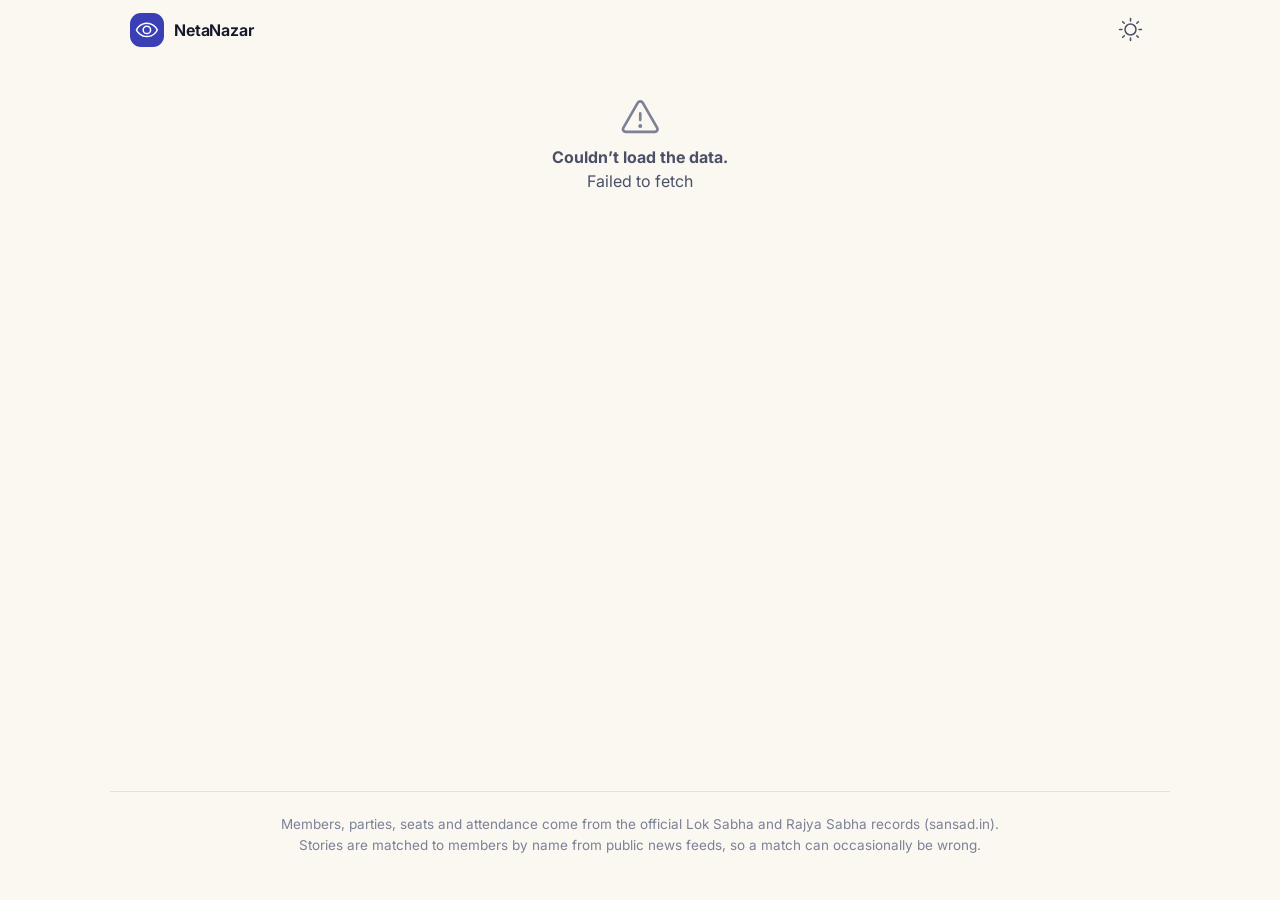
==== commit 3e08f35a: "UI polish: pill controls and green connected state in admin, pure-black dark mode, stacked MP, trave" ====
--- a/docs/index.html
+++ b/docs/index.html
@@ -6,12 +6,12 @@
 <title>NetaNazar · Know your MP</title>
 <meta name="description" content="Search any MP or MLA: attendance, positions held, and the days they were in the news.">
 <link rel="preconnect" href="https://fonts.googleapis.com"><link rel="preconnect" href="https://fonts.gstatic.com" crossorigin>
-<link rel="stylesheet" href="https://fonts.googleapis.com/css2?family=Inter:wght@400;500;600;700&family=Newsreader:ital,opsz,wght@0,6..72,400;0,6..72,500;0,6..72,600;1,6..72,500&family=Noto+Sans+Devanagari:wght@400;500;600&family=Noto+Serif+Devanagari:wght@400;500&display=swap">
+<link rel="stylesheet" href="https://fonts.googleapis.com/css2?family=Inter:wght@400;500;600;700&family=Newsreader:ital,opsz,wght@0,6..72,400;0,6..72,500;0,6..72,600;1,6..72,500&display=swap">
 <link rel="stylesheet" href="site.css">
 </head>
 <body>
 <header class="topbar"><div class="wrap">
-  <a class="brand" href="#/"><span class="mark" id="mark"></span><span>NetaNazar</span><span class="hi">नेता नज़र</span></a>
+  <a class="brand" href="#/"><span class="mark" id="mark"></span><span>NetaNazar</span></a>
   <div id="topSearch" hidden style="flex:1;max-width:520px;margin-left:12px"></div>
   <div class="spacer"></div>
   <button class="iconbtn" id="themeBtn" aria-label="Switch light or dark theme" title="Light / dark"><span id="themeIc"></span></button>
@@ -21,7 +21,7 @@
 
 <div class="scrim" id="scrim" role="dialog" aria-modal="true" aria-label="Story details"><div class="sheet" id="sheet"></div></div>
 
-<footer><div class="wrap"><span>Members, parties, seats and attendance come from the official Lok Sabha and Rajya Sabha records (sansad.in). Stories are matched to members by name from public news feeds, so a match can occasionally be wrong.</span><span><a href="admin.html">Admin</a></span></div></footer>
+<footer><div class="wrap"><span>Members, parties, seats and attendance come from the official Lok Sabha and Rajya Sabha records (sansad.in). Stories are matched to members by name from public news feeds, so a match can occasionally be wrong.</span></div></footer>
 
 <script src="icons.js"></script>
 <script>document.getElementById('mark').innerHTML=ic('eye');document.getElementById('themeIc').innerHTML=ic('sun');</script>
--- a/docs/site.css
+++ b/docs/site.css
@@ -16,23 +16,23 @@
   --f-display:'Newsreader','Noto Serif Devanagari',Georgia,serif;
 }
 :root[data-theme="dark"]{
-  --paper:#0d111f; --surface:#151a2d; --sunk:#0a0d19; --line:#242a42; --line-2:#323a59;
-  --ink:#eef0f9; --ink-2:#b4b9d0; --muted:#838aa7;
-  --accent:#8b8fff; --accent-2:#a9acff; --accent-soft:#1d2248; --on-accent:#0d111f;
-  --ok:#4fd18b; --ok-soft:#10301f; --off:#ff7b6f; --off-soft:#3a1714; --warn:#f2b24b; --warn-soft:#352508;
-  --sand:#e28a6e; --sand-soft:#33201a;
-  --road:#1c2238; --road-line:#0d111f;
-  --shadow-1:0 1px 2px rgba(0,0,0,.4); --shadow-2:0 8px 28px rgba(0,0,0,.45); --shadow-3:0 20px 56px rgba(0,0,0,.6);
+  --paper:#000000; --surface:#0b0c12; --sunk:#050609; --line:#1b1e2b; --line-2:#2a2f44;
+  --ink:#f1f2fa; --ink-2:#b7bcd2; --muted:#858ca8;
+  --accent:#8b8fff; --accent-2:#a9acff; --accent-soft:#171b3d; --on-accent:#000;
+  --ok:#4fd18b; --ok-soft:#0b2a1b; --off:#ff7b6f; --off-soft:#33130f; --warn:#f2b24b; --warn-soft:#2e2006;
+  --sand:#e28a6e; --sand-soft:#2b1913;
+  --road:#14172a; --road-line:#000000;
+  --shadow-1:0 1px 2px rgba(0,0,0,.6); --shadow-2:0 8px 28px rgba(0,0,0,.7); --shadow-3:0 20px 56px rgba(0,0,0,.85);
 }
 @media (prefers-color-scheme: dark){
   :root:not([data-theme="light"]){
-    --paper:#0d111f; --surface:#151a2d; --sunk:#0a0d19; --line:#242a42; --line-2:#323a59;
-    --ink:#eef0f9; --ink-2:#b4b9d0; --muted:#838aa7;
-    --accent:#8b8fff; --accent-2:#a9acff; --accent-soft:#1d2248; --on-accent:#0d111f;
-    --ok:#4fd18b; --ok-soft:#10301f; --off:#ff7b6f; --off-soft:#3a1714; --warn:#f2b24b; --warn-soft:#352508;
-    --sand:#e28a6e; --sand-soft:#33201a;
-    --road:#1c2238; --road-line:#0d111f;
-    --shadow-1:0 1px 2px rgba(0,0,0,.4); --shadow-2:0 8px 28px rgba(0,0,0,.45); --shadow-3:0 20px 56px rgba(0,0,0,.6);
+    --paper:#000000; --surface:#0b0c12; --sunk:#050609; --line:#1b1e2b; --line-2:#2a2f44;
+    --ink:#f1f2fa; --ink-2:#b7bcd2; --muted:#858ca8;
+    --accent:#8b8fff; --accent-2:#a9acff; --accent-soft:#171b3d; --on-accent:#000;
+    --ok:#4fd18b; --ok-soft:#0b2a1b; --off:#ff7b6f; --off-soft:#33130f; --warn:#f2b24b; --warn-soft:#2e2006;
+    --sand:#e28a6e; --sand-soft:#2b1913;
+    --road:#14172a; --road-line:#000000;
+    --shadow-1:0 1px 2px rgba(0,0,0,.6); --shadow-2:0 8px 28px rgba(0,0,0,.7); --shadow-3:0 20px 56px rgba(0,0,0,.85);
   }
 }
 *{box-sizing:border-box}
@@ -64,6 +64,15 @@
 .search .field .ic{font-size:26px;color:var(--muted)}
 .search input::-webkit-search-cancel-button,.search input::-webkit-search-decoration{-webkit-appearance:none;appearance:none;display:none}
 .search input{flex:1;min-width:0;height:100%;border:0;outline:0;background:transparent;color:var(--ink);font:500 19px var(--f-ui)}
+.search .field{position:relative;isolation:isolate}
+@property --ang{syntax:'<angle>';initial-value:0deg;inherits:false}
+.search.live .field::before{content:"";position:absolute;inset:-3px;border-radius:inherit;padding:3px;z-index:-1;pointer-events:none;
+  background:conic-gradient(from var(--ang),transparent 0 55%,var(--accent) 78%,var(--sand) 92%,transparent 100%);
+  -webkit-mask:linear-gradient(#000 0 0) content-box,linear-gradient(#000 0 0);-webkit-mask-composite:xor;mask:linear-gradient(#000 0 0) content-box exclude,linear-gradient(#000 0 0);
+  animation:orbit 2.4s linear infinite}
+@keyframes orbit{to{--ang:360deg}}
+.suggest{transform-origin:50% 0;animation:unfold .26s cubic-bezier(.2,.8,.2,1)}
+@keyframes unfold{from{opacity:0;clip-path:inset(0 6% 92% 6% round 28px);transform:translateY(-14px) scaleY(.7)}to{opacity:1;clip-path:inset(0 0 0 0 round 24px);transform:none}}
 .search.compact .field{height:48px;box-shadow:var(--shadow-1)} .search.compact input{font-size:16px} .search.compact .field .ic{font-size:21px}
 .suggest{position:absolute;left:0;right:0;top:calc(100% + 10px);background:var(--surface);border:1px solid var(--line);border-radius:var(--r-l);box-shadow:var(--shadow-3);padding:8px;z-index:40;max-height:min(70vh,560px);overflow:auto}
 .suggest[hidden]{display:none}
@@ -76,11 +85,24 @@
 .sg .badge{width:36px;height:36px;border-radius:12px;display:grid;place-items:center;background:var(--sunk);color:var(--ink-2);font-size:19px}
 .sg .go{color:var(--muted)}
 
-/* ---------- avatar ---------- */
-.av{position:relative;display:inline-grid;place-items:center;border-radius:50%;background:var(--sunk);color:var(--ink-2);font-weight:650;flex:none;overflow:hidden;--ring:transparent;box-shadow:0 0 0 2px var(--surface),0 0 0 4px var(--ring)}
-.av img{position:absolute;inset:0;width:100%;height:100%;object-fit:cover;object-position:center 20%}
-.av-s{width:36px;height:36px;font-size:13px} .av-m{width:48px;height:48px;font-size:16px} .av-l{width:112px;height:112px;font-size:36px;box-shadow:0 0 0 4px var(--surface),0 0 0 7px var(--ring)}
-.ring-ok{--ring:var(--ok)} .ring-off{--ring:var(--off)}
+/* ---------- avatar = an ID badge: ring = party colour, badge = active / former, pill = party ---------- */
+.idav{position:relative;display:inline-block;flex:none;--party:var(--accent);--pc:var(--party);--pf:#fff;line-height:0}
+.idav .face{position:relative;display:grid;place-items:center;border-radius:50%;background:var(--sunk);color:var(--ink-2);font-weight:650;overflow:hidden;line-height:1;
+  box-shadow:0 0 0 2px var(--surface),0 0 0 4px var(--pc)}
+.idav .face img{position:absolute;inset:0;width:100%;height:100%;object-fit:cover;object-position:center 20%}
+.idav .st{position:absolute;display:grid;place-items:center;border-radius:50%;color:#fff;background:var(--ok);box-shadow:0 0 0 2px var(--surface)}
+.idav .st .ic{width:62%;height:62%}
+.idav .pill{position:absolute;left:50%;bottom:0;transform:translate(-50%,50%);white-space:nowrap;border-radius:999px;background:var(--pc);color:var(--pf);font:700 12px/1 var(--f-ui);letter-spacing:.02em;box-shadow:0 0 0 3px var(--surface)}
+.idav-s .face{width:36px;height:36px;font-size:13px} .idav-s .st{width:14px;height:14px;right:-3px;bottom:-3px}
+.idav-m .face{width:48px;height:48px;font-size:16px} .idav-m .st{width:17px;height:17px;right:-4px;bottom:-4px}
+.idav-l{margin-bottom:12px} .idav-l .face{width:112px;height:112px;font-size:36px;box-shadow:0 0 0 4px var(--surface),0 0 0 7px var(--pc)}
+.idav-l .st{width:32px;height:32px;right:-2px;top:-2px;box-shadow:0 0 0 3px var(--surface)}
+.idav-l .pill{padding:6px 12px;font-size:13px}
+.idav.off{--pc:var(--off)} .idav.off .face img{filter:grayscale(.9) contrast(.95)} .idav.off .st{background:var(--off)}
+.idav.off .pill{background:var(--surface);color:var(--off);box-shadow:0 0 0 3px var(--surface),inset 0 0 0 2px var(--off)}
+.legend{display:flex;gap:6px 16px;flex-wrap:wrap;justify-content:center;margin-top:16px;font-size:13px;color:var(--ink-2)}
+.legend span{display:inline-flex;align-items:center;gap:6px}
+.legend .k{width:16px;height:16px;border-radius:50%;display:inline-grid;place-items:center;color:#fff;background:var(--ok);font-size:10px} .legend .k.off{background:var(--off)} .legend .k .ic{width:70%;height:70%}
 
 /* ---------- chips ---------- */
 .chip{display:inline-flex;align-items:center;gap:6px;height:26px;padding:0 10px;border-radius:999px;background:var(--sunk);color:var(--ink-2);font:550 12.5px var(--f-ui);white-space:nowrap}
@@ -91,7 +113,9 @@
 /* ---------- home ---------- */
 .hero{padding:clamp(40px,10vh,104px) 0 28px;text-align:center}
 .hero h1{font:500 clamp(34px,6vw,56px)/1.05 var(--f-display);letter-spacing:-.025em;margin:0 0 28px}
-.hero h1 em{font-style:italic;color:var(--accent)}
+.hero h1{display:flex;align-items:center;justify-content:center;gap:.22em}
+.hero h1 .mp{display:inline-flex;flex-direction:column;line-height:.76;font:700 .66em var(--f-display);color:var(--accent);letter-spacing:0;font-style:normal}
+.hero h1 .mp b{font-weight:600}
 .hero .search{max-width:680px;margin:0 auto}
 .stats{display:flex;justify-content:center;gap:28px;flex-wrap:wrap;margin-top:26px;color:var(--ink-2);font-size:14px}
 .stats b{color:var(--ink);font-weight:650}
@@ -109,7 +133,7 @@
 .page-head h1{font:500 clamp(26px,4vw,38px)/1.1 var(--f-display);margin:0;letter-spacing:-.02em}
 .page-head .sub{color:var(--ink-2);font-size:15px}
 .list{background:var(--surface);border:1px solid var(--line);border-radius:var(--r-l);box-shadow:var(--shadow-1);overflow:hidden}
-.row{display:flex;align-items:center;gap:14px;width:100%;text-align:left;padding:12px 18px}
+.row{display:flex;align-items:center;gap:14px;width:100%;text-align:left;padding:12px 18px;color:var(--ink)} .row:hover{text-decoration:none}
 .row+.row{border-top:1px solid var(--line)}
 .row:hover{background:var(--accent-soft)}
 .row .t{flex:1;min-width:0} .row .n{font-weight:600} .row .n small{font-weight:400;color:var(--muted);margin-left:8px}
@@ -143,7 +167,7 @@
 .reg label{font:600 11px var(--f-ui);color:var(--muted)}
 .note{font-size:13.5px;color:var(--ink-2);background:var(--sunk);border-radius:12px;padding:10px 12px;margin-top:12px}
 .pos{list-style:none;margin:0;padding:0} .pos li{display:flex;gap:12px;padding:10px 0;border-top:1px solid var(--line);font-size:14.5px} .pos li:first-child{border-top:0}
-.pos .p{flex:0 0 108px;color:var(--muted);font-size:13px} .pos .x{flex:1}
+.pos .p{flex:0 0 108px;color:var(--muted);font-size:13px;font-variant-numeric:tabular-nums} .pos .x{flex:1;text-align:justify;text-justify:inter-word;hyphens:auto;-webkit-hyphens:auto}
 .pos .new{margin-left:8px}
 
 /* ---------- the road (news timeline) ---------- */
@@ -193,9 +217,29 @@
 .btn.ghost{background:var(--sunk);color:var(--ink)} .btn.ghost:hover{background:var(--line);color:var(--ink)}
 .fine{font-size:12.5px;color:var(--muted);margin-top:14px}
 
+/* ---------- Lok Sabha career chart ---------- */
+.career-sum{font-size:15px;color:var(--ink-2);margin:0 0 14px} .career-sum b{color:var(--ink)}
+.career{display:flex;gap:0;overflow-x:auto;padding:4px 2px 14px;scrollbar-width:thin}
+.trm{position:relative;flex:1 0 100px;display:flex;flex-direction:column;align-items:center;text-align:center;padding-top:2px}
+.trm .yr{font:600 12px var(--f-ui);color:var(--muted);letter-spacing:.04em;font-variant-numeric:tabular-nums}
+.trm .nd{position:relative;z-index:1;margin:8px 0 10px;width:46px;height:46px;border-radius:50%;display:flex;align-items:center;justify-content:center;background:var(--sc);color:#fff;font:600 17px var(--f-display);box-shadow:0 0 0 4px var(--surface)}
+.trm .nd sup{font:600 9px var(--f-ui);margin-left:1px;align-self:flex-start;margin-top:12px}
+.trm::before{content:"";position:absolute;left:-50%;right:50%;top:52px;height:4px;border-radius:2px;background:var(--lc,var(--line-2))}
+.trm:first-child::before{display:none}
+.trm.dash::before{background:repeating-linear-gradient(90deg,var(--line-2) 0 6px,transparent 6px 12px)}
+.trm.chg::before{background:linear-gradient(90deg,var(--pc2),var(--sc))}
+.trm .seat{font-weight:650;line-height:1.2;max-width:104px} .trm .sub{font-size:12px;color:var(--muted);margin-top:2px;max-width:104px}
+.trm .pty{margin-top:6px;font:700 11px var(--f-ui);padding:2px 8px;border-radius:999px;background:var(--sunk);color:var(--ink-2)}
+.trm .pty.pc{background:var(--warn-soft);color:var(--warn)}
+.trm.gap .nd{background:var(--sunk);color:var(--muted);box-shadow:0 0 0 4px var(--surface),inset 0 0 0 2px var(--line-2)}
+.trm.gap .seat{color:var(--muted);font-weight:500;font-size:13px}
+.legend2{display:flex;gap:6px 16px;flex-wrap:wrap;font-size:12.5px;color:var(--muted);margin-top:2px}
+.legend2 i{display:inline-block;width:14px;height:4px;border-radius:2px;vertical-align:middle;margin-right:6px}
+
 /* ---------- footer ---------- */
 footer{margin-top:auto;padding:36px 0 44px;color:var(--muted);font-size:13.5px}
-footer .wrap{display:flex;gap:10px 28px;flex-wrap:wrap;justify-content:space-between;border-top:1px solid var(--line);padding-top:22px}
+footer .wrap{display:block;text-align:center;border-top:1px solid var(--line);padding-top:22px}
+footer .wrap span{display:block;max-width:760px;margin:0 auto}
 .skel{background:linear-gradient(90deg,var(--sunk),var(--line),var(--sunk));background-size:200% 100%;animation:sk 1.2s infinite;border-radius:12px;min-height:16px}
 @keyframes sk{to{background-position:-200% 0}} @keyframes fade{from{opacity:0}} @keyframes rise{from{opacity:0;transform:translateY(14px)}}
 @media (prefers-reduced-motion:reduce){*{animation:none!important;transition:none!important}}
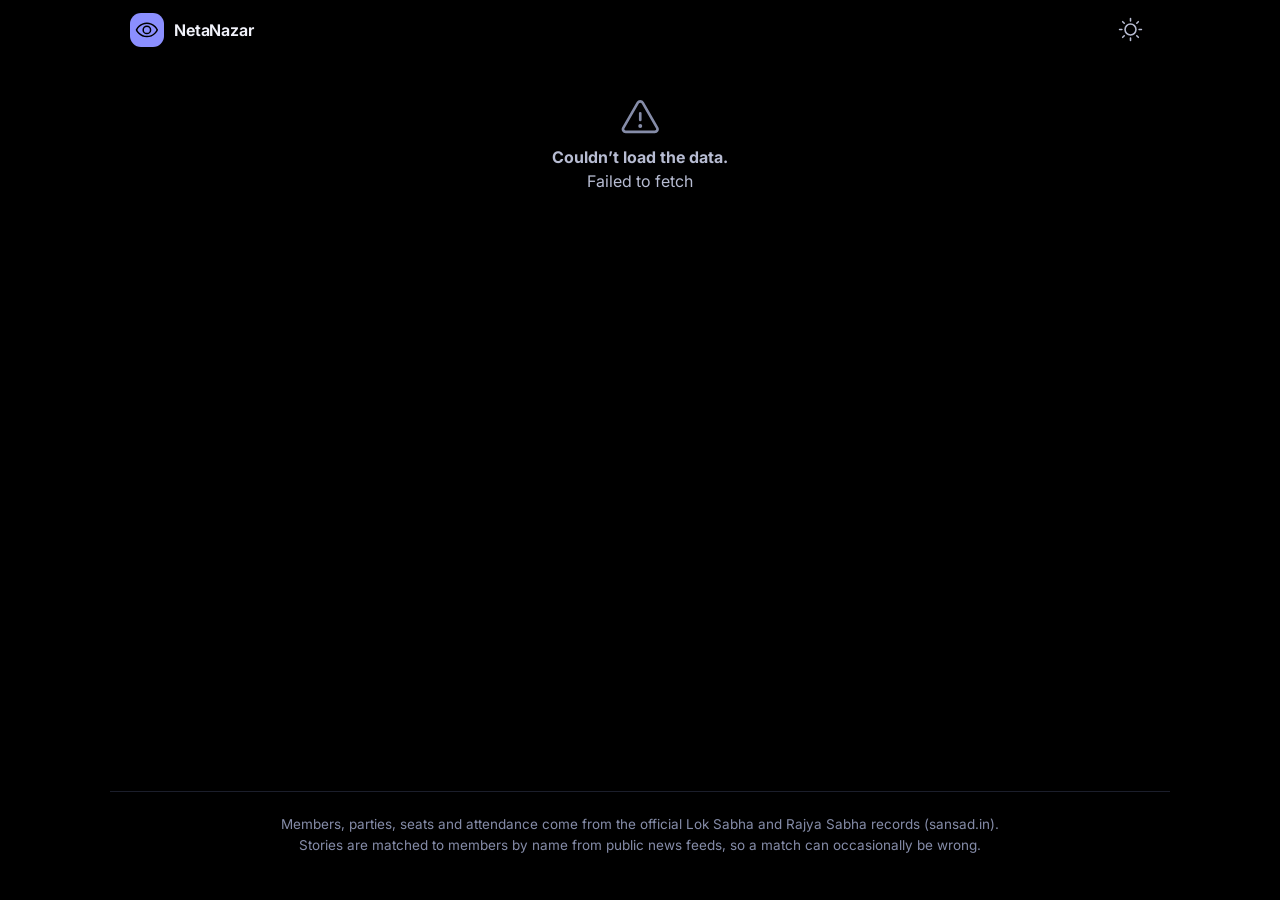
==== commit 3ba47669: "Public UI: black default theme, stacked dumbbell 'in the news' list, positions under attendance, pla" ====
--- a/docs/index.html
+++ b/docs/index.html
@@ -7,6 +7,7 @@
 <meta name="description" content="Search any MP or MLA: attendance, positions held, and the days they were in the news.">
 <link rel="preconnect" href="https://fonts.googleapis.com"><link rel="preconnect" href="https://fonts.gstatic.com" crossorigin>
 <link rel="stylesheet" href="https://fonts.googleapis.com/css2?family=Inter:wght@400;500;600;700&family=Newsreader:ital,opsz,wght@0,6..72,400;0,6..72,500;0,6..72,600;1,6..72,500&display=swap">
+<script>try{document.documentElement.setAttribute("data-theme",localStorage.getItem("nn_theme")||"dark")}catch(e){document.documentElement.setAttribute("data-theme","dark")}</script>
 <link rel="stylesheet" href="site.css">
 </head>
 <body>
--- a/docs/site.css
+++ b/docs/site.css
@@ -113,9 +113,7 @@
 /* ---------- home ---------- */
 .hero{padding:clamp(40px,10vh,104px) 0 28px;text-align:center}
 .hero h1{font:500 clamp(34px,6vw,56px)/1.05 var(--f-display);letter-spacing:-.025em;margin:0 0 28px}
-.hero h1{display:flex;align-items:center;justify-content:center;gap:.22em}
-.hero h1 .mp{display:inline-flex;flex-direction:column;line-height:.76;font:700 .66em var(--f-display);color:var(--accent);letter-spacing:0;font-style:normal}
-.hero h1 .mp b{font-weight:600}
+.hero h1{text-align:center;font-style:normal}
 .hero .search{max-width:680px;margin:0 auto}
 .stats{display:flex;justify-content:center;gap:28px;flex-wrap:wrap;margin-top:26px;color:var(--ink-2);font-size:14px}
 .stats b{color:var(--ink);font-weight:650}
@@ -152,7 +150,7 @@
 .profile-head .chips{display:flex;gap:8px;flex-wrap:wrap;margin-top:12px}
 .profile-head .facts{margin-top:12px;color:var(--ink-2);font-size:14.5px;display:flex;gap:6px 18px;flex-wrap:wrap}
 .profile-head .facts b{color:var(--ink);font-weight:600}
-.cols{display:grid;grid-template-columns:minmax(0,1fr) 340px;gap:24px;margin-top:24px;align-items:start}
+.cols{display:grid;grid-template-columns:minmax(0,1fr) 400px;gap:24px;margin-top:24px;align-items:start}
 .card{background:var(--surface);border:1px solid var(--line);border-radius:var(--r-l);padding:20px;box-shadow:var(--shadow-1)}
 .card+.card{margin-top:18px}
 .card h3{font:600 13px var(--f-ui);letter-spacing:.09em;text-transform:uppercase;color:var(--muted);margin:0 0 14px;display:flex;align-items:center;gap:8px}
@@ -243,7 +241,7 @@
 .skel{background:linear-gradient(90deg,var(--sunk),var(--line),var(--sunk));background-size:200% 100%;animation:sk 1.2s infinite;border-radius:12px;min-height:16px}
 @keyframes sk{to{background-position:-200% 0}} @keyframes fade{from{opacity:0}} @keyframes rise{from{opacity:0;transform:translateY(14px)}}
 @media (prefers-reduced-motion:reduce){*{animation:none!important;transition:none!important}}
-@media (max-width:900px){.cols{grid-template-columns:1fr}.aside{order:-1}}
+@media (max-width:900px){.cols{grid-template-columns:1fr}}
 @media (max-width:640px){
   .topbar.has-search .brand>span:not(.mark){display:none}
   .topbar .wrap{gap:8px} #topSearch{min-width:0;margin-left:4px!important}
@@ -259,3 +257,17 @@
   .scrim{align-items:flex-end;padding:0} .sheet{border-radius:24px 24px 0 0;max-height:92vh}
   .pos .p{flex-basis:84px} .row{padding:12px 14px}
 }
+
+/* In the news this week: stacked leaderboard, avatar inset in a pill, dumbbell shows the story count */
+.nlist{display:flex;flex-direction:column;gap:10px;max-width:760px;margin:0 auto}
+.nrow{display:flex;align-items:center;gap:14px;padding:10px 20px 10px 12px;background:var(--surface);border-radius:999px;text-decoration:none;color:inherit;transition:transform .15s,background .15s}
+.nrow:hover{transform:translateX(4px);background:color-mix(in srgb,var(--surface) 82%,var(--party))}
+.nrow .rk{flex:none;width:22px;text-align:center;font:600 13px var(--f-ui);color:var(--muted)}
+.nrow .nm{flex:1 1 auto;min-width:0;font:600 17px/1.25 var(--f-ui);overflow-wrap:anywhere}
+.nrow .db{flex:0 0 clamp(110px,38%,280px);position:relative;height:36px;display:block}
+.nrow .db .ln{position:absolute;left:8px;top:50%;height:5px;margin-top:-2.5px;width:calc(var(--w) - 16px);border-radius:99px;background:linear-gradient(90deg,color-mix(in srgb,var(--party) 35%,transparent),var(--party))}
+.nrow .db .bl{position:absolute;left:0;top:50%;width:14px;height:14px;margin-top:-7px;border-radius:50%;background:color-mix(in srgb,var(--party) 55%,var(--surface));box-shadow:0 0 0 3px var(--surface)}
+.nrow .db .br{position:absolute;left:var(--w);top:50%;transform:translate(-100%,-50%);min-width:36px;height:36px;padding:0 8px;box-sizing:border-box;border-radius:50%;display:grid;place-items:center;background:var(--party);color:var(--pf,#fff);font:650 14px var(--f-ui)}
+@media (max-width:560px){.nrow{padding-right:12px;gap:10px}.nrow .nm{font-size:15px}.nrow .db{flex-basis:34%}.nrow .rk{display:none}}
+/* inputs: no outline border */
+.in,.in.ok{border-color:transparent}
